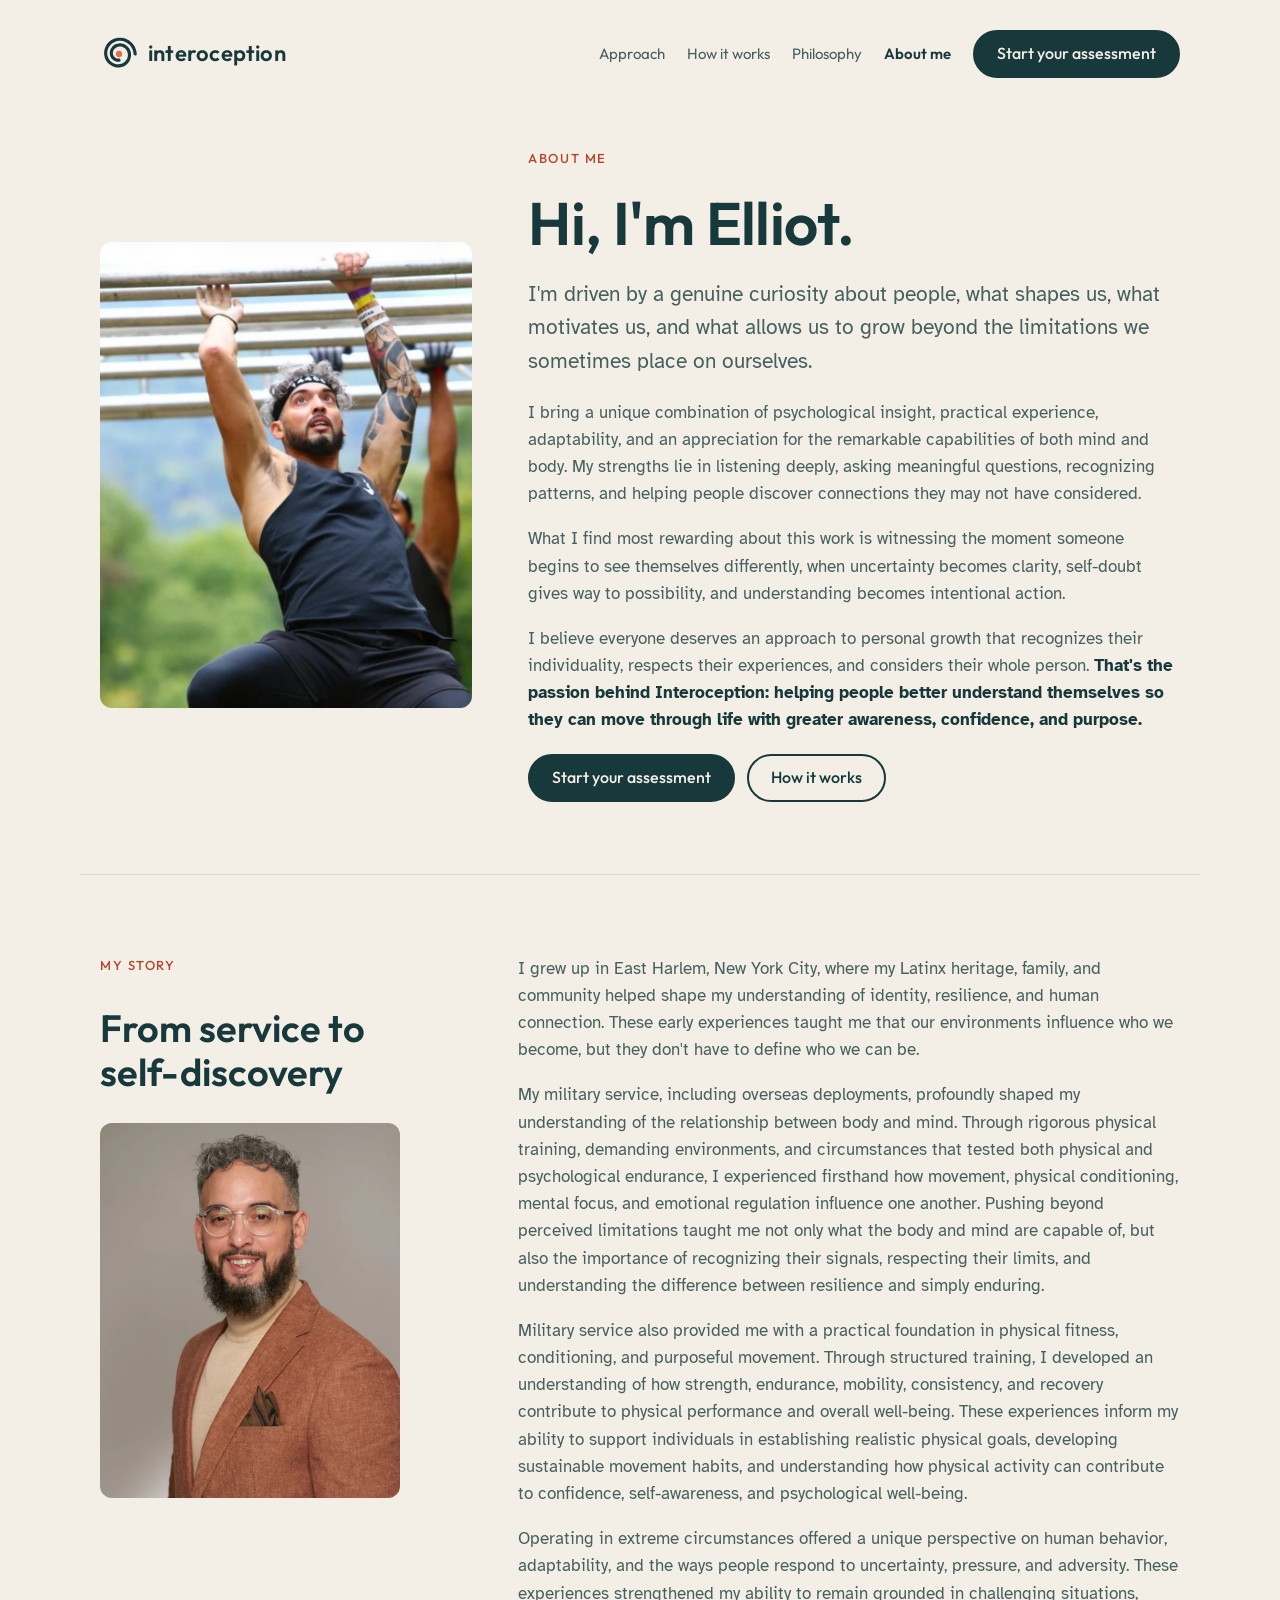
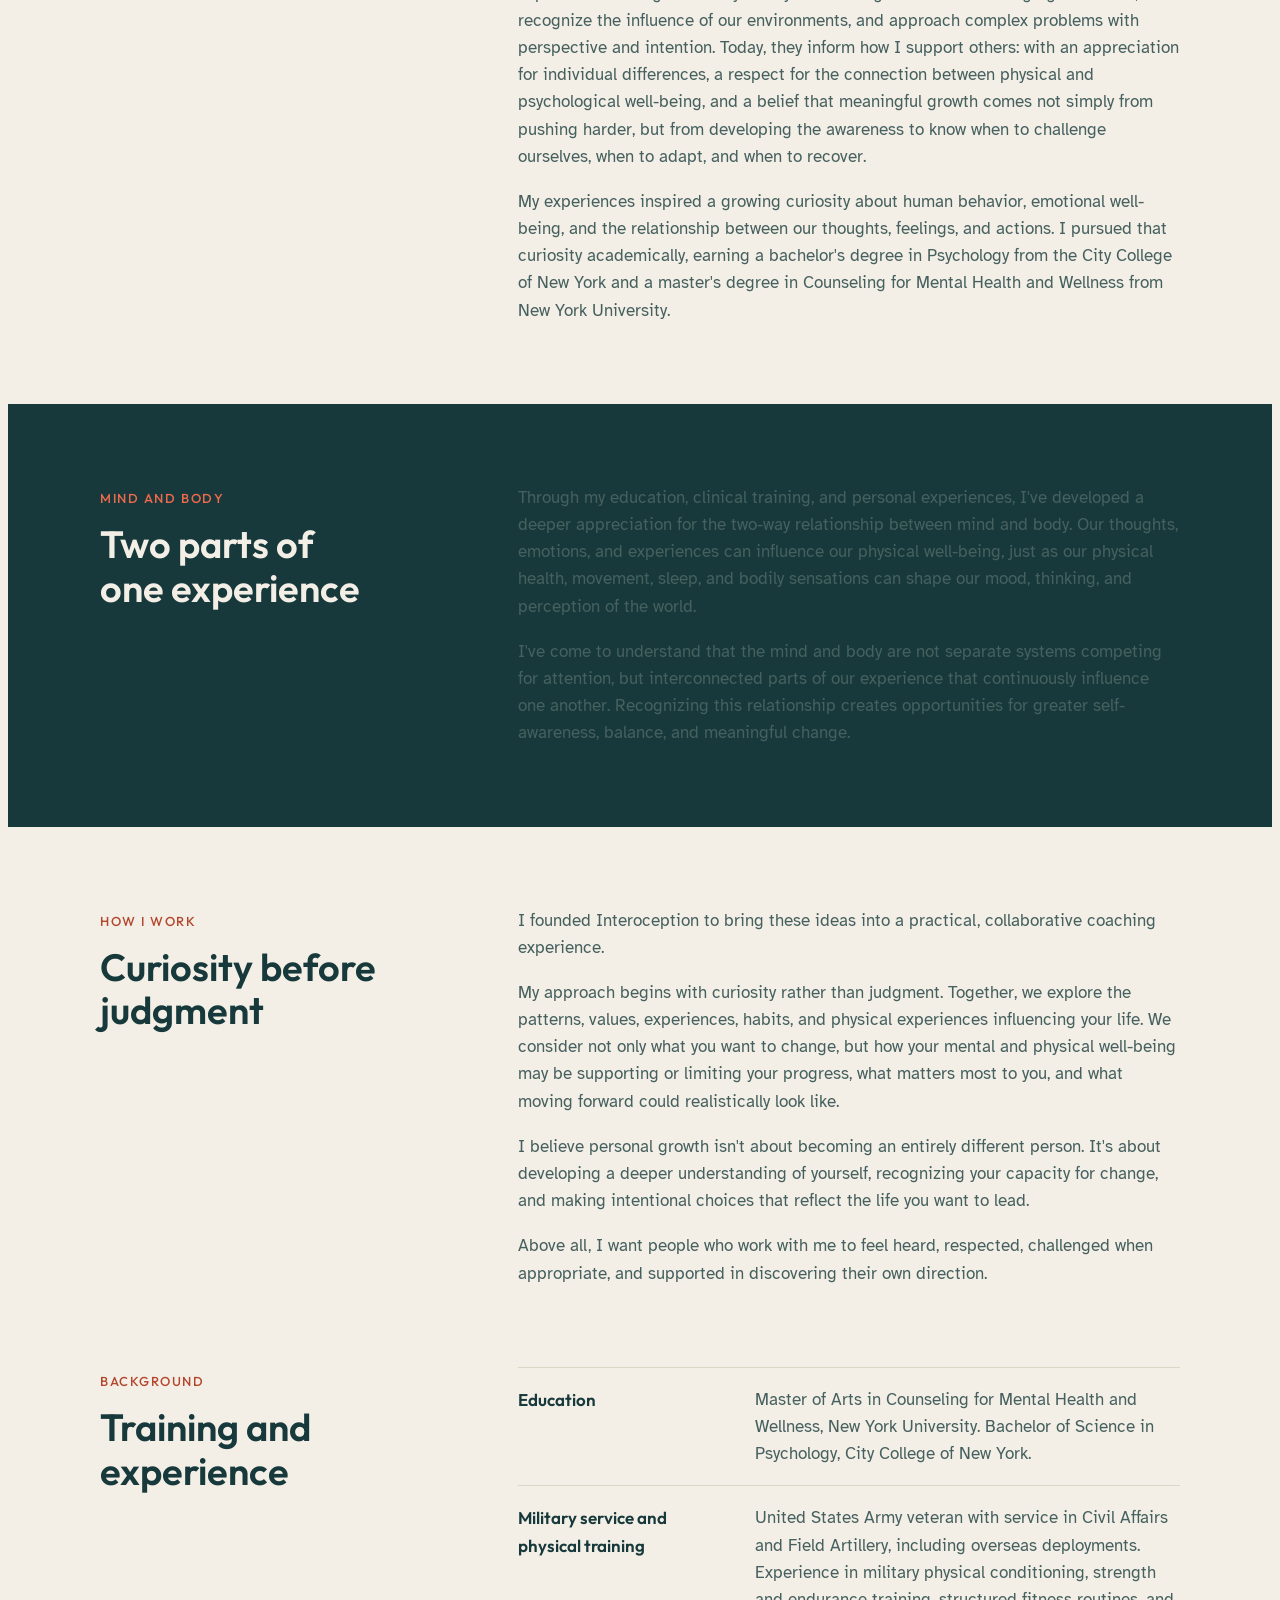
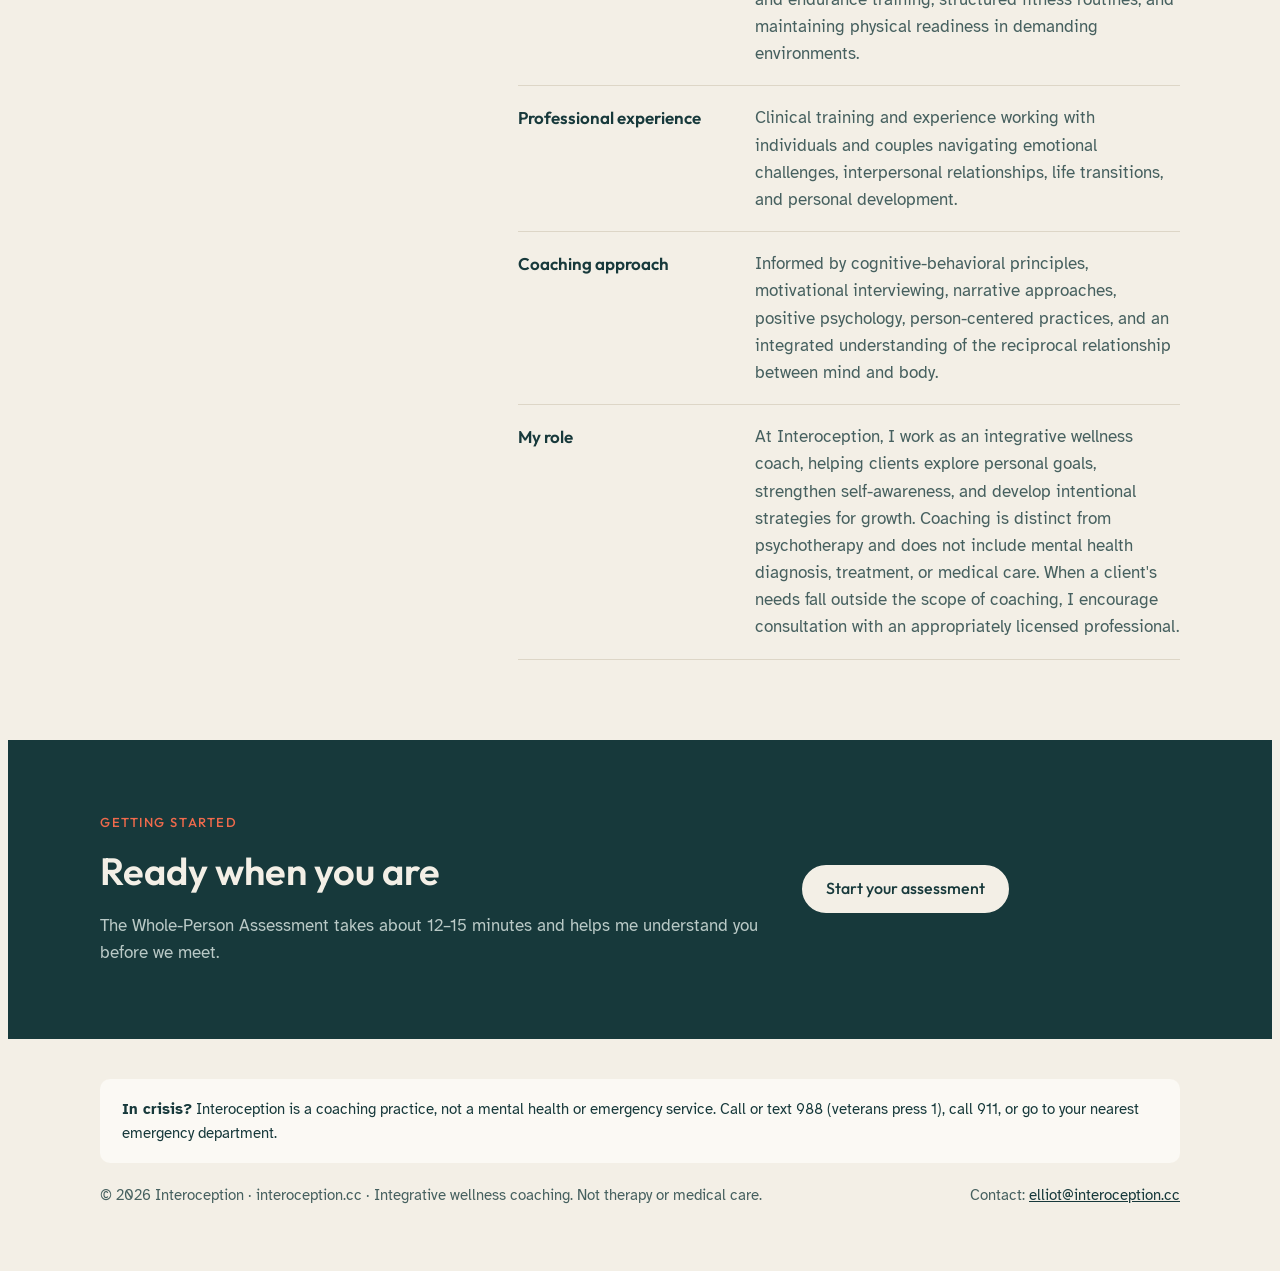
==== about.html @ 230dbd80 "Replace the About introduction with Elliot's new text Co-Authored-By: Claude Opus 5.5 <noreply@anthr" ====
<!doctype html>
<html lang="en">
<head>
<meta charset="utf-8">
<meta name="viewport" content="width=device-width, initial-scale=1, viewport-fit=cover">
<title>About me · Interoception</title>
<meta name="description" content="Meet the coach behind Interoception: a U.S. Army veteran from East Harlem with degrees in psychology from City College of New York and counseling for mental health and wellness from NYU.">
<link rel="icon" href="data:image/svg+xml,%3Csvg xmlns='http://www.w3.org/2000/svg' viewBox='0 0 120 120'%3E%3Ccircle cx='60' cy='60' r='60' fill='%2317393B'/%3E%3Ccircle cx='60' cy='60' r='16' fill='%23EF6A4C'/%3E%3C/svg%3E">
<link rel="preconnect" href="https://fonts.googleapis.com">
<link rel="preconnect" href="https://fonts.gstatic.com" crossorigin>
<link href="https://fonts.googleapis.com/css2?family=Outfit:wght@400;500;600&family=Atkinson+Hyperlegible:ital,wght@0,400;0,700;1,400&display=swap" rel="stylesheet">
<link rel="stylesheet" href="styles.css">
</head>
<body>
<header class="wrap top">
  <a class="brand" href="index.html" aria-label="Interoception, home">
    <svg viewBox="0 0 120 120" aria-hidden="true"><path fill="none" stroke="currentColor" stroke-width="10" stroke-linecap="round" d="M111.00 60.00C110.76 55.60 109.89 51.12 108.54 46.99C107.18 42.87 105.21 38.83 102.87 35.25C100.52 31.67 97.62 28.33 94.47 25.53C91.33 22.73 87.71 20.29 84.00 18.43C80.29 16.57 76.23 15.18 72.23 14.36C68.23 13.54 64.01 13.26 60.00 13.50C55.99 13.74 51.91 14.55 48.16 15.81C44.41 17.06 40.74 18.88 37.50 21.03C34.26 23.18 31.24 25.84 28.71 28.71C26.18 31.58 24.00 34.88 22.33 38.25C20.66 41.62 19.43 45.31 18.71 48.94C17.99 52.56 17.76 56.38 18.00 60.00C18.24 63.62 19.00 67.30 20.16 70.68C21.31 74.05 22.97 77.34 24.93 80.25C26.88 83.16 29.30 85.85 31.89 88.11C34.49 90.36 37.47 92.30 40.50 93.77C43.53 95.25 46.85 96.33 50.10 96.95C53.35 97.57 56.76 97.74 60.00 97.50C63.24 97.26 66.51 96.55 69.51 95.50C72.51 94.44 75.43 92.94 78.00 91.18C80.57 89.41 82.95 87.25 84.93 84.93C86.91 82.60 88.60 79.95 89.88 77.25C91.16 74.55 92.08 71.61 92.60 68.74C93.12 65.86 93.24 62.85 93.00 60.00C92.76 57.15 92.10 54.28 91.15 51.65C90.20 49.03 88.85 46.48 87.28 44.25C85.71 42.02 83.79 39.96 81.74 38.26C79.70 36.55 77.36 35.10 75.00 34.02C72.64 32.93 70.07 32.17 67.57 31.75C65.07 31.33 62.46 31.26 60.00 31.50C57.54 31.74 55.07 32.34 52.82 33.20C50.57 34.05 48.40 35.24 46.50 36.62C44.60 37.99 42.87 39.67 41.44 41.44C40.01 43.21 38.81 45.22 37.92 47.25C37.03 49.28 36.41 51.47 36.09 53.59C35.77 55.72 35.76 57.93 36.00 60.00C36.24 62.07 36.79 64.14 37.54 66.02C38.29 67.89 39.33 69.69 40.51 71.25C41.69 72.81 43.12 74.22 44.62 75.38C46.12 76.54 47.81 77.49 49.50 78.19C51.19 78.88 53.01 79.34 54.76 79.56C56.51 79.78 58.32 79.74 60.00 79.50"/><circle cx="60" cy="60" r="10" fill="#EF6A4C"/></svg>
    interoception
  </a>
  <nav class="nav" aria-label="Main">
    <a class="link" href="index.html#approach">Approach</a>
    <a class="link" href="index.html#process">How it works</a>
    <a class="link" href="index.html#philosophy">Philosophy</a>
    <a class="link" href="about.html" aria-current="page">About me</a>
    <a class="btn primary" href="https://form.jotform.com/263055758821160" target="_blank" rel="noopener">Start your assessment</a>
  </nav>
</header>

<main>
  <section class="wrap about-hero" aria-labelledby="about-title">
    <img class="portrait-photo" src="elliot-action.jpg" width="800" height="1000" alt="Elliot hanging from overhead bars during an obstacle course race">
    <div>
      <span class="eyebrow">About me</span>
      <h1 id="about-title">Hi, I'm Elliot.</h1>
      <p class="lede">I'm driven by a genuine curiosity about people, what shapes us, what motivates us, and what allows us to grow beyond the limitations we sometimes place on ourselves.</p>
      <div class="prose">
        <p>I bring a unique combination of psychological insight, practical experience, adaptability, and an appreciation for the remarkable capabilities of both mind and body. My strengths lie in listening deeply, asking meaningful questions, recognizing patterns, and helping people discover connections they may not have considered.</p>
        <p>What I find most rewarding about this work is witnessing the moment someone begins to see themselves differently, when uncertainty becomes clarity, self-doubt gives way to possibility, and understanding becomes intentional action.</p>
        <p>I believe everyone deserves an approach to personal growth that recognizes their individuality, respects their experiences, and considers their whole person. <strong style="color: var(--ink)">That's the passion behind Interoception: helping people better understand themselves so they can move through life with greater awareness, confidence, and purpose.</strong></p>
      </div>
      <div class="ctas" style="display:flex; gap:12px; flex-wrap:wrap">
        <a class="btn primary" href="https://form.jotform.com/263055758821160" target="_blank" rel="noopener">Start your assessment</a>
        <a class="btn ghost" href="index.html#process">How it works</a>
      </div>
    </div>
  </section>

  <section class="wrap section two" aria-labelledby="story-title" style="border-top:1px solid var(--line)">
    <div class="story-side"><span class="eyebrow">My story</span><h2 id="story-title" style="margin-top:12px">From service to self-discovery</h2><img class="story-photo" src="elliot.jpg" width="800" height="1000" alt="Portrait of Elliot, smiling in a rust-colored jacket" loading="lazy"></div>
    <div class="prose">
      <p>I grew up in East Harlem, New York City, where my Latinx heritage, family, and community helped shape my understanding of identity, resilience, and human connection. These early experiences taught me that our environments influence who we become, but they don't have to define who we can be.</p>
      <p>My military service, including overseas deployments, profoundly shaped my understanding of the relationship between body and mind. Through rigorous physical training, demanding environments, and circumstances that tested both physical and psychological endurance, I experienced firsthand how movement, physical conditioning, mental focus, and emotional regulation influence one another. Pushing beyond perceived limitations taught me not only what the body and mind are capable of, but also the importance of recognizing their signals, respecting their limits, and understanding the difference between resilience and simply enduring.</p>
      <p>Military service also provided me with a practical foundation in physical fitness, conditioning, and purposeful movement. Through structured training, I developed an understanding of how strength, endurance, mobility, consistency, and recovery contribute to physical performance and overall well-being. These experiences inform my ability to support individuals in establishing realistic physical goals, developing sustainable movement habits, and understanding how physical activity can contribute to confidence, self-awareness, and psychological well-being.</p>
      <p>Operating in extreme circumstances offered a unique perspective on human behavior, adaptability, and the ways people respond to uncertainty, pressure, and adversity. These experiences strengthened my ability to remain grounded in challenging situations, recognize the influence of our environments, and approach complex problems with perspective and intention. Today, they inform how I support others: with an appreciation for individual differences, a respect for the connection between physical and psychological well-being, and a belief that meaningful growth comes not simply from pushing harder, but from developing the awareness to know when to challenge ourselves, when to adapt, and when to recover.</p>
      <p>My experiences inspired a growing curiosity about human behavior, emotional well-being, and the relationship between our thoughts, feelings, and actions. I pursued that curiosity academically, earning a bachelor's degree in Psychology from the City College of New York and a master's degree in Counseling for Mental Health and Wellness from New York University.</p>
    </div>
  </section>

  <section class="band" aria-labelledby="mindbody-title">
    <div class="wrap section two">
      <div><span class="eyebrow">Mind and body</span><h2 id="mindbody-title" style="margin-top:12px">Two parts of one experience</h2></div>
      <div class="prose">
        <p>Through my education, clinical training, and personal experiences, I've developed a deeper appreciation for the two-way relationship between mind and body. Our thoughts, emotions, and experiences can influence our physical well-being, just as our physical health, movement, sleep, and bodily sensations can shape our mood, thinking, and perception of the world.</p>
        <p>I've come to understand that the mind and body are not separate systems competing for attention, but interconnected parts of our experience that continuously influence one another. Recognizing this relationship creates opportunities for greater self-awareness, balance, and meaningful change.</p>
      </div>
    </div>
  </section>

  <section class="wrap section two" aria-labelledby="how-title">
    <div><span class="eyebrow">How I work</span><h2 id="how-title" style="margin-top:12px">Curiosity before judgment</h2></div>
    <div class="prose">
      <p>I founded Interoception to bring these ideas into a practical, collaborative coaching experience.</p>
      <p>My approach begins with curiosity rather than judgment. Together, we explore the patterns, values, experiences, habits, and physical experiences influencing your life. We consider not only what you want to change, but how your mental and physical well-being may be supporting or limiting your progress, what matters most to you, and what moving forward could realistically look like.</p>
      <p>I believe personal growth isn't about becoming an entirely different person. It's about developing a deeper understanding of yourself, recognizing your capacity for change, and making intentional choices that reflect the life you want to lead.</p>
      <p>Above all, I want people who work with me to feel heard, respected, challenged when appropriate, and supported in discovering their own direction.</p>
    </div>
  </section>

  <section class="wrap section two" aria-labelledby="creds-title" style="padding-top:0">
    <div><span class="eyebrow">Background</span><h2 id="creds-title" style="margin-top:12px">Training and experience</h2></div>
    <ul class="creds">
      <li><span class="k">Education</span><span class="v">Master of Arts in Counseling for Mental Health and Wellness, New York University. Bachelor of Science in Psychology, City College of New York.</span></li>
      <li><span class="k">Military service and physical training</span><span class="v">United States Army veteran with service in Civil Affairs and Field Artillery, including overseas deployments. Experience in military physical conditioning, strength and endurance training, structured fitness routines, and maintaining physical readiness in demanding environments.</span></li>
      <li><span class="k">Professional experience</span><span class="v">Clinical training and experience working with individuals and couples navigating emotional challenges, interpersonal relationships, life transitions, and personal development.</span></li>
      <li><span class="k">Coaching approach</span><span class="v">Informed by cognitive-behavioral principles, motivational interviewing, narrative approaches, positive psychology, person-centered practices, and an integrated understanding of the reciprocal relationship between mind and body.</span></li>
      <li><span class="k">My role</span><span class="v">At Interoception, I work as an integrative wellness coach, helping clients explore personal goals, strengthen self-awareness, and develop intentional strategies for growth. Coaching is distinct from psychotherapy and does not include mental health diagnosis, treatment, or medical care. When a client's needs fall outside the scope of coaching, I encourage consultation with an appropriately licensed professional.</span></li>
    </ul>
  </section>

  <section class="band" aria-labelledby="start-title">
    <div class="wrap start">
      <div>
        <span class="eyebrow">Getting started</span>
        <h2 id="start-title">Ready when you are</h2>
        <p>The Whole-Person Assessment takes about 12–15 minutes and helps me understand you before we meet.</p>
      </div>
      <div style="display:flex; flex-direction:column; gap:16px; align-items:flex-start">
        <a class="btn primary" href="https://form.jotform.com/263055758821160" target="_blank" rel="noopener">Start your assessment</a>
      </div>
    </div>
  </section>
</main>

<footer class="wrap">
  <p class="crisis"><strong>In crisis?</strong> Interoception is a coaching practice, not a mental health or emergency service. Call or text 988 (veterans press 1), call 911, or go to your nearest emergency department.</p>
  <div class="foot-row"><span>© 2026 Interoception · interoception.cc · Integrative wellness coaching. Not therapy or medical care.</span><span>Contact: <a href="mailto:elliot@interoception.cc">elliot@interoception.cc</a></span></div>
</footer>
</body>
</html>
---- styles.css ----
/* Layout: one 1120px column of bands; the hero pairs a statement with the drawn spiral; later bands alternate bone and spruce grounds. */
:root{
  --ground:#F3EFE6; --paper:#FBF9F4; --ink:#17393B; --ink-soft:#46605F; --line:#DDD6C7;
  --coral:#EF6A4C; --coral-ink:#B4462E; --band:#17393B; --band-ink:#F3EFE6; --band-soft:#B9C9C6;
  --f-display:"Outfit", "Avenir Next", "Segoe UI", system-ui, sans-serif;
  --f-body:"Atkinson Hyperlegible", "Segoe UI", system-ui, sans-serif;
}
@media (prefers-color-scheme: dark){
  :root:not([data-theme="light"]){
    --ground:#0F2324; --paper:#163032; --ink:#EDE8DD; --ink-soft:#AFC0BD; --line:#2A4446;
    --coral:#F07A5E; --coral-ink:#F49A83; --band:#1B3A3C; --band-ink:#F3EFE6; --band-soft:#B9C9C6;
    color-scheme:dark;
  }
}
:root[data-theme="dark"]{
  --ground:#0F2324; --paper:#163032; --ink:#EDE8DD; --ink-soft:#AFC0BD; --line:#2A4446;
  --coral:#F07A5E; --coral-ink:#F49A83; --band:#1B3A3C; --band-ink:#F3EFE6; --band-soft:#B9C9C6;
  color-scheme:dark;
}
*{box-sizing:border-box}
html{scroll-behavior:smooth}
body{background:var(--ground); color:var(--ink); font-family:var(--f-body); font-size:17px; line-height:1.6}
.wrap{max-width:1120px; margin:0 auto; padding-left:max(20px, env(safe-area-inset-left, 0px)); padding-right:max(20px, env(safe-area-inset-right, 0px))}
h1,h2,h3{font-family:var(--f-display); font-weight:600; line-height:1.15; text-wrap:balance; margin:0}
h1{font-size:clamp(36px, 5.6vw, 60px); letter-spacing:-0.01em}
h2{font-size:clamp(28px, 3.6vw, 38px)}
h3{font-size:20px}
p{margin:0}
a{color:var(--ink)}
a:focus-visible,.btn:focus-visible,summary:focus-visible{outline:3px solid var(--coral); outline-offset:3px; border-radius:4px}
.eyebrow{font-family:var(--f-display); font-size:13px; font-weight:500; letter-spacing:0.12em; text-transform:uppercase; color:var(--coral-ink)}
.lede{font-size:clamp(18px, 2vw, 21px); color:var(--ink-soft); max-width:58ch}
.btn{display:inline-flex; align-items:center; min-height:48px; padding:0 22px; border-radius:999px; font-family:var(--f-display); font-weight:500; font-size:16px; text-decoration:none; border:2px solid var(--ink)}
.btn.primary{background:var(--ink); color:var(--ground)}
.btn.ghost{color:var(--ink)}
.band .btn.primary{background:var(--band-ink); color:var(--band); border-color:var(--band-ink)}

/* Header */
.top{padding-block:22px; display:flex; justify-content:space-between; align-items:center; gap:16px; flex-wrap:wrap}
.brand{display:flex; align-items:center; gap:10px; text-decoration:none; font-family:var(--f-display); font-weight:600; font-size:22px; letter-spacing:0.01em}
.brand svg{width:38px; height:38px; flex:none}
.nav{display:flex; gap:22px; align-items:center; flex-wrap:wrap; font-family:var(--f-display); font-size:15px}
.nav a{text-decoration:none; color:var(--ink-soft)}
.nav a:hover{color:var(--ink)}
@media (max-width:760px){.nav .link{display:none}}

/* Hero */
.hero{display:grid; grid-template-columns:minmax(0, 7fr) minmax(0, 5fr); gap:48px; align-items:center; padding-block:48px 72px}
.hero > div{display:flex; flex-direction:column; gap:24px; min-width:0}
.hero .ctas{display:flex; gap:12px; flex-wrap:wrap}
.hero-mark{width:100%; max-width:420px; justify-self:center; aspect-ratio:1}
.hero-mark .line{stroke:var(--ink); stroke-dasharray:1; stroke-dashoffset:0; animation:draw 2.2s cubic-bezier(.6,.05,.25,1) both}
.hero-mark .dot{fill:var(--coral); transform-origin:60px 60px; animation:beat 1.2s ease-out 2.1s both}
@keyframes draw{from{stroke-dashoffset:1}to{stroke-dashoffset:0}}
@keyframes beat{0%{transform:scale(1)}35%{transform:scale(1.25)}100%{transform:scale(1)}}
@media (prefers-reduced-motion: reduce){.hero-mark .line,.hero-mark .dot{animation:none}}
@media (max-width:820px){.hero{grid-template-columns:minmax(0,1fr); gap:28px; padding-block:24px 56px} .hero-mark{max-width:240px; order:-1; justify-self:start}}

/* Name */
.name{padding-block:64px; border-top:1px solid var(--line); display:grid; grid-template-columns:minmax(0, 4fr) minmax(0, 7fr); gap:40px}
.name dl{margin:0; display:grid; gap:20px}
.name dt{font-family:var(--f-display); font-weight:600; font-size:20px}
.name dt span{color:var(--ink-soft); font-weight:400; font-size:16px}
.name dd{margin:4px 0 0; color:var(--ink-soft)}
@media (max-width:820px){.name{grid-template-columns:minmax(0,1fr); gap:24px}}

/* Sections */
.section{padding-block:80px; display:flex; flex-direction:column; gap:40px}
.section-head{display:flex; flex-direction:column; gap:14px; max-width:700px}
.truths{display:grid; grid-template-columns:repeat(2, minmax(0, 1fr)); gap:36px 56px}
.truths div{display:flex; flex-direction:column; gap:8px; padding-top:20px; border-top:2px solid var(--ink)}
.truths p{color:var(--ink-soft)}
@media (max-width:720px){.truths{grid-template-columns:minmax(0,1fr)}}

.band{background:var(--band); color:var(--band-ink)}
.band .eyebrow{color:var(--coral)}
.band .lede,.band p{color:var(--band-soft)}
.band a{color:var(--band-ink)}
.team{display:grid; grid-template-columns:repeat(3, minmax(0, 1fr)); gap:24px}
.member{border:1px solid rgba(243,239,230,.22); border-radius:10px; padding:28px; display:flex; flex-direction:column; gap:14px}
.member.you{border-color:var(--coral)}
.member ul{margin:0; padding-left:18px; display:flex; flex-direction:column; gap:6px; color:var(--band-soft)}
.member h3{color:var(--band-ink)}
.team-note{font-size:15px; max-width:70ch}
@media (max-width:860px){.team{grid-template-columns:minmax(0,1fr)}}

.steps{list-style:none; margin:0; padding:0; display:grid; gap:0}
.steps li{display:grid; grid-template-columns:72px minmax(0, 1fr); gap:20px; padding-block:26px; border-top:1px solid var(--line)}
.steps li:last-child{border-bottom:1px solid var(--line)}
.steps .n{font-family:var(--f-display); font-size:40px; font-weight:500; color:var(--coral-ink); line-height:1}
.steps h3{margin-bottom:6px}
.steps p{color:var(--ink-soft); max-width:64ch}
.steps .meta{font-family:var(--f-display); font-size:14px; color:var(--ink-soft); margin-top:8px}

.paths{display:grid; grid-template-columns:repeat(3, minmax(0, 1fr)); gap:20px}
.path{background:var(--paper); border-radius:10px; padding:26px; display:flex; flex-direction:column; gap:14px}
.path .concern{font-family:var(--f-display); font-size:21px; font-weight:600}
.path dl{margin:0; display:grid; gap:12px}
.path dt{font-family:var(--f-display); font-size:12px; letter-spacing:0.1em; text-transform:uppercase; color:var(--ink-soft)}
.path dd{margin:2px 0 0}
.paths-note{color:var(--ink-soft); max-width:70ch}
@media (max-width:900px){.paths{grid-template-columns:minmax(0,1fr)}}

.philo{display:grid; grid-template-columns:minmax(0, 6fr) minmax(0, 5fr); gap:56px; align-items:start}
.philo blockquote{margin:0; font-family:var(--f-display); font-size:clamp(24px, 3vw, 32px); line-height:1.3; font-weight:500; color:var(--band-ink)}
.philo .cols{display:grid; gap:28px}
.philo h3{font-size:16px; letter-spacing:0.08em; text-transform:uppercase; color:var(--coral); margin-bottom:10px}
.philo ul{margin:0; padding:0; list-style:none; display:flex; flex-wrap:wrap; gap:8px}
.philo li{border:1px solid rgba(243,239,230,.3); border-radius:999px; padding:6px 14px; font-size:15px; color:var(--band-ink)}
.philo li.not{text-decoration:line-through; text-decoration-color:var(--coral); color:var(--band-soft)}
@media (max-width:860px){.philo{grid-template-columns:minmax(0,1fr); gap:36px}}

.faq{display:grid; gap:0; max-width:820px}
.faq details{border-top:1px solid var(--line); padding-block:18px}
.faq details:last-child{border-bottom:1px solid var(--line)}
.faq summary{cursor:pointer; font-family:var(--f-display); font-weight:500; font-size:19px; list-style:none; display:flex; justify-content:space-between; gap:16px}
.faq summary::-webkit-details-marker{display:none}
.faq summary::after{content:"+"; color:var(--coral-ink); font-size:24px; line-height:1}
.faq details[open] summary::after{content:"−"}
.faq details p{margin-top:12px; color:var(--ink-soft); max-width:68ch}

.start{padding-block:72px; display:grid; grid-template-columns:minmax(0, 7fr) minmax(0, 4fr); gap:40px; align-items:center}
.start > div{display:flex; flex-direction:column; gap:18px}
.start ul{margin:0; padding-left:20px; color:var(--band-soft); display:grid; gap:6px}
@media (max-width:820px){.start{grid-template-columns:minmax(0,1fr)}}

footer{padding-block:40px 56px; display:flex; flex-direction:column; gap:20px; font-size:15px; color:var(--ink-soft)}
.crisis{background:var(--paper); border-radius:10px; padding:18px 22px; color:var(--ink)}
.foot-row{display:flex; justify-content:space-between; gap:16px; flex-wrap:wrap}

/* About page */
.nav a[aria-current="page"]{color:var(--ink); font-weight:600}
.about-hero{display:grid; grid-template-columns:minmax(0, 4fr) minmax(0, 7fr); gap:56px; align-items:center; padding-block:48px 72px}
.about-hero > div{display:flex; flex-direction:column; gap:20px; min-width:0}
.portrait{aspect-ratio:4/5; max-width:100%; border-radius:12px; background:var(--paper); border:2px dashed var(--line); display:flex; align-items:center; justify-content:center; color:var(--ink-soft); font-family:var(--f-display); text-align:center; padding:24px}
.placeholder{background:rgba(239,106,76,.14); border-radius:4px; padding:0 4px; color:var(--coral-ink)}
.creds{list-style:none; margin:0; padding:0; display:grid; gap:0}
.creds li{display:grid; grid-template-columns:minmax(0, 1fr) minmax(0, 2fr); gap:24px; padding-block:18px; border-top:1px solid var(--line)}
.creds li:last-child{border-bottom:1px solid var(--line)}
.creds .k{font-family:var(--f-display); font-weight:600}
.creds .v{color:var(--ink-soft)}
.prose{display:flex; flex-direction:column; gap:18px; max-width:66ch}
.prose p{color:var(--ink-soft)}
.two{display:grid; grid-template-columns:minmax(0, 4fr) minmax(0, 7fr); gap:40px}
@media (max-width:820px){.about-hero,.two{grid-template-columns:minmax(0,1fr); gap:28px} .portrait{max-width:280px} .creds li{grid-template-columns:minmax(0,1fr); gap:4px}}
.portrait-photo{display:block; width:100%; height:auto; aspect-ratio:4/5; object-fit:cover; border-radius:12px}
@media (max-width:820px){.portrait-photo{max-width:280px}}
.story-side{display:flex; flex-direction:column; gap:20px; align-items:flex-start}
.story-photo{display:block; width:100%; max-width:300px; height:auto; aspect-ratio:4/5; object-fit:cover; border-radius:12px; margin-top:8px}
@media (max-width:820px){.story-photo{max-width:240px}}
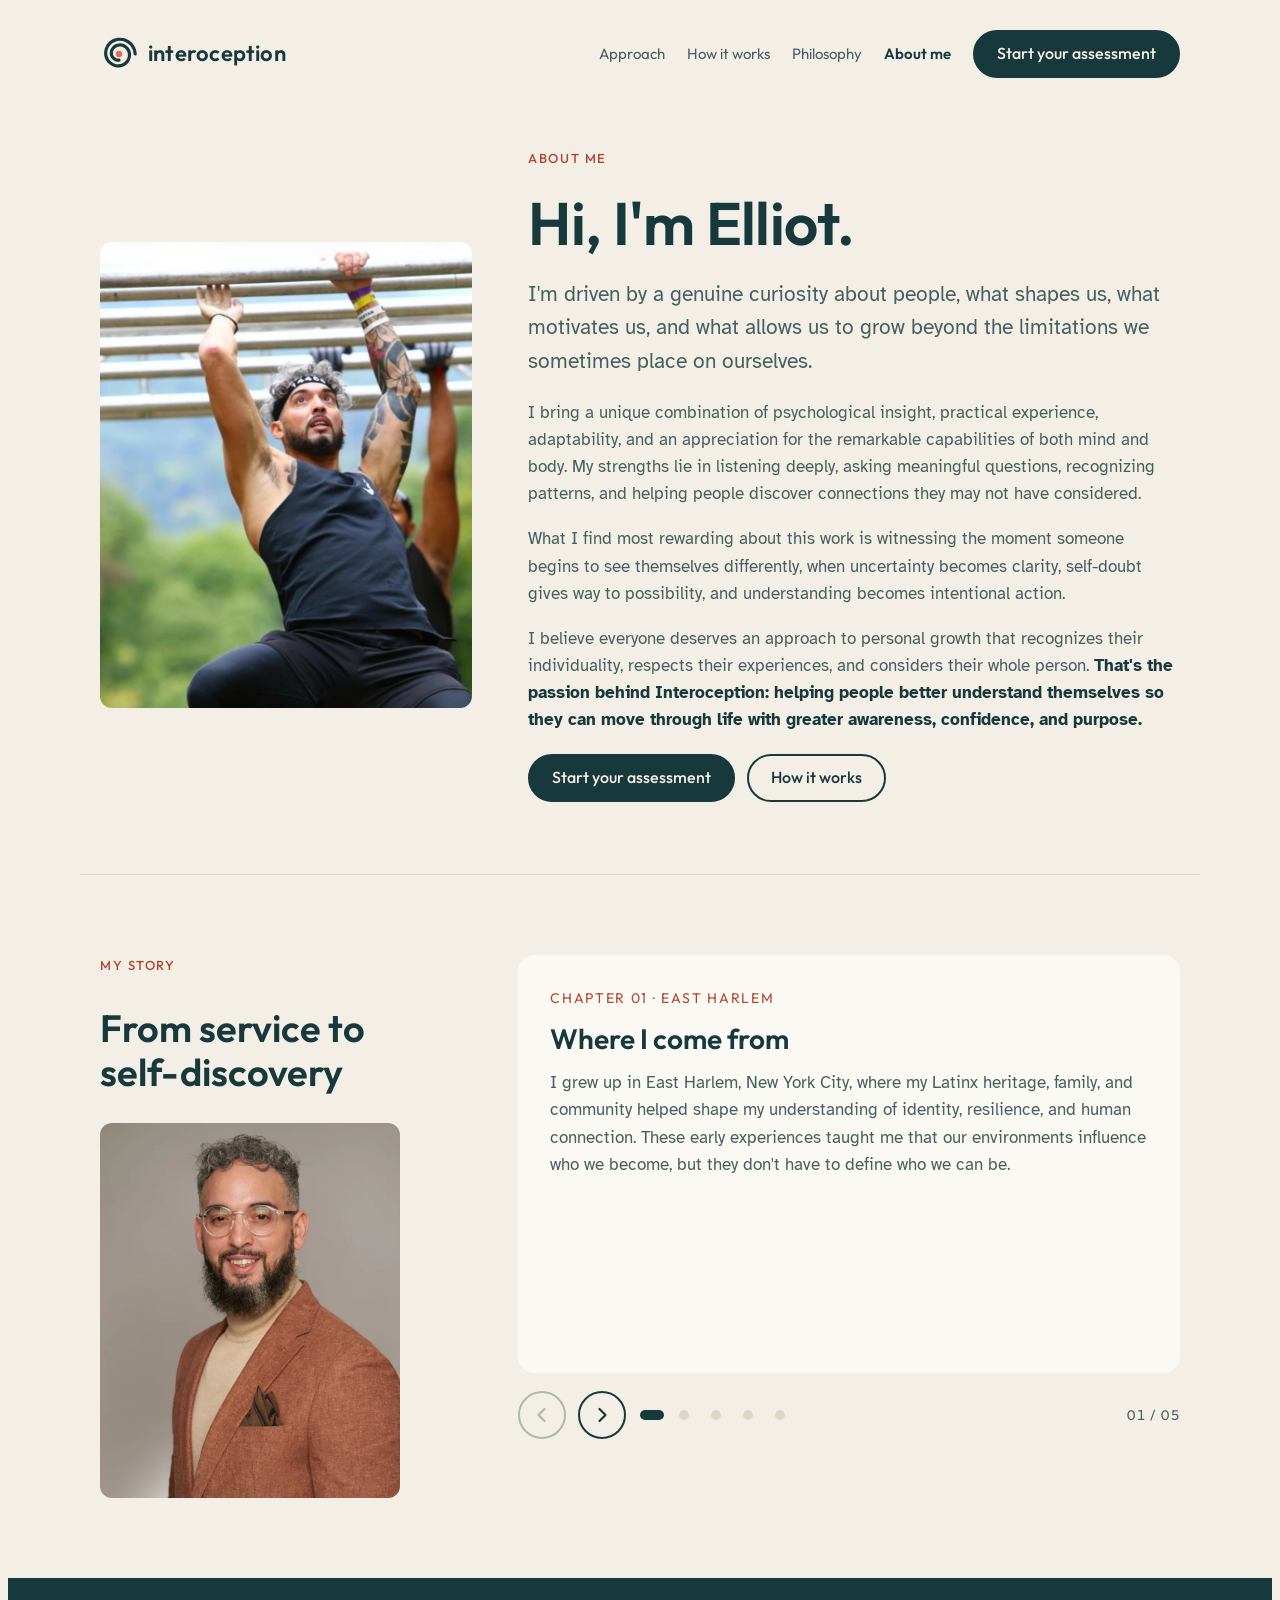
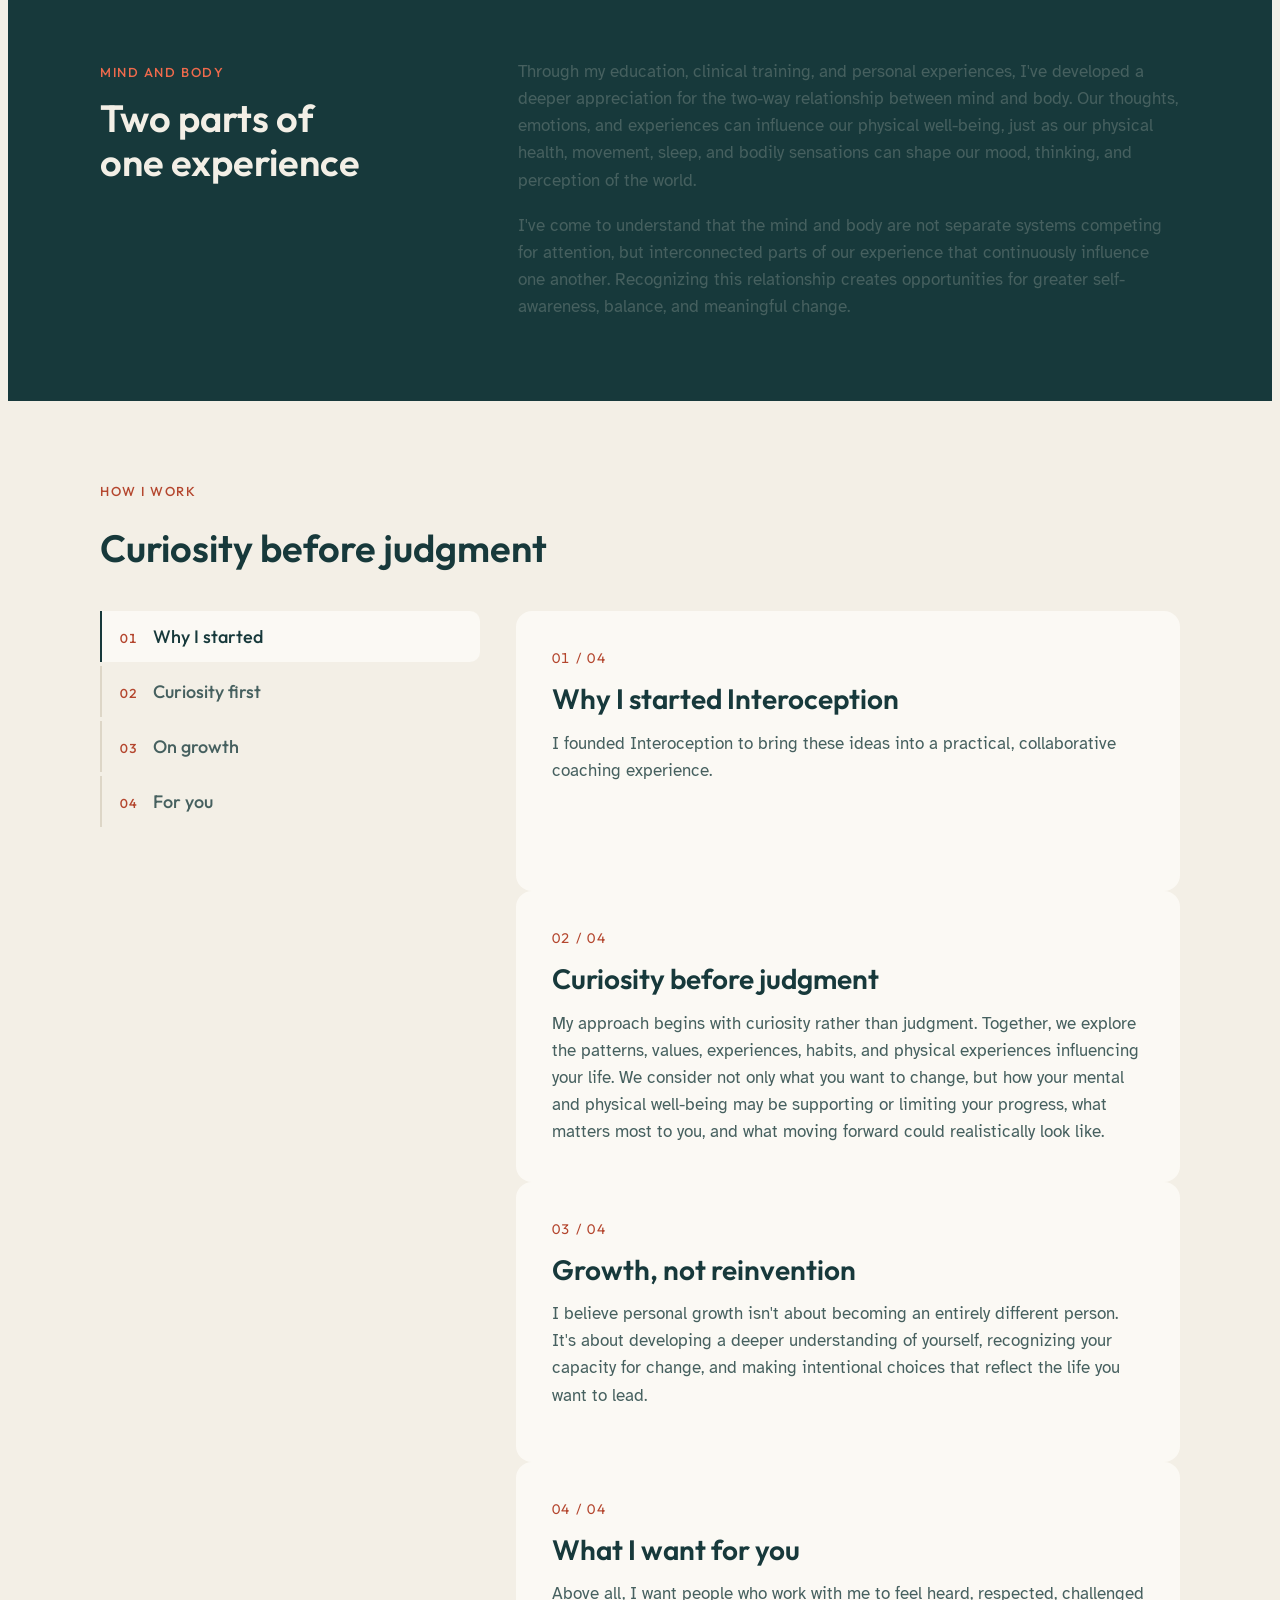
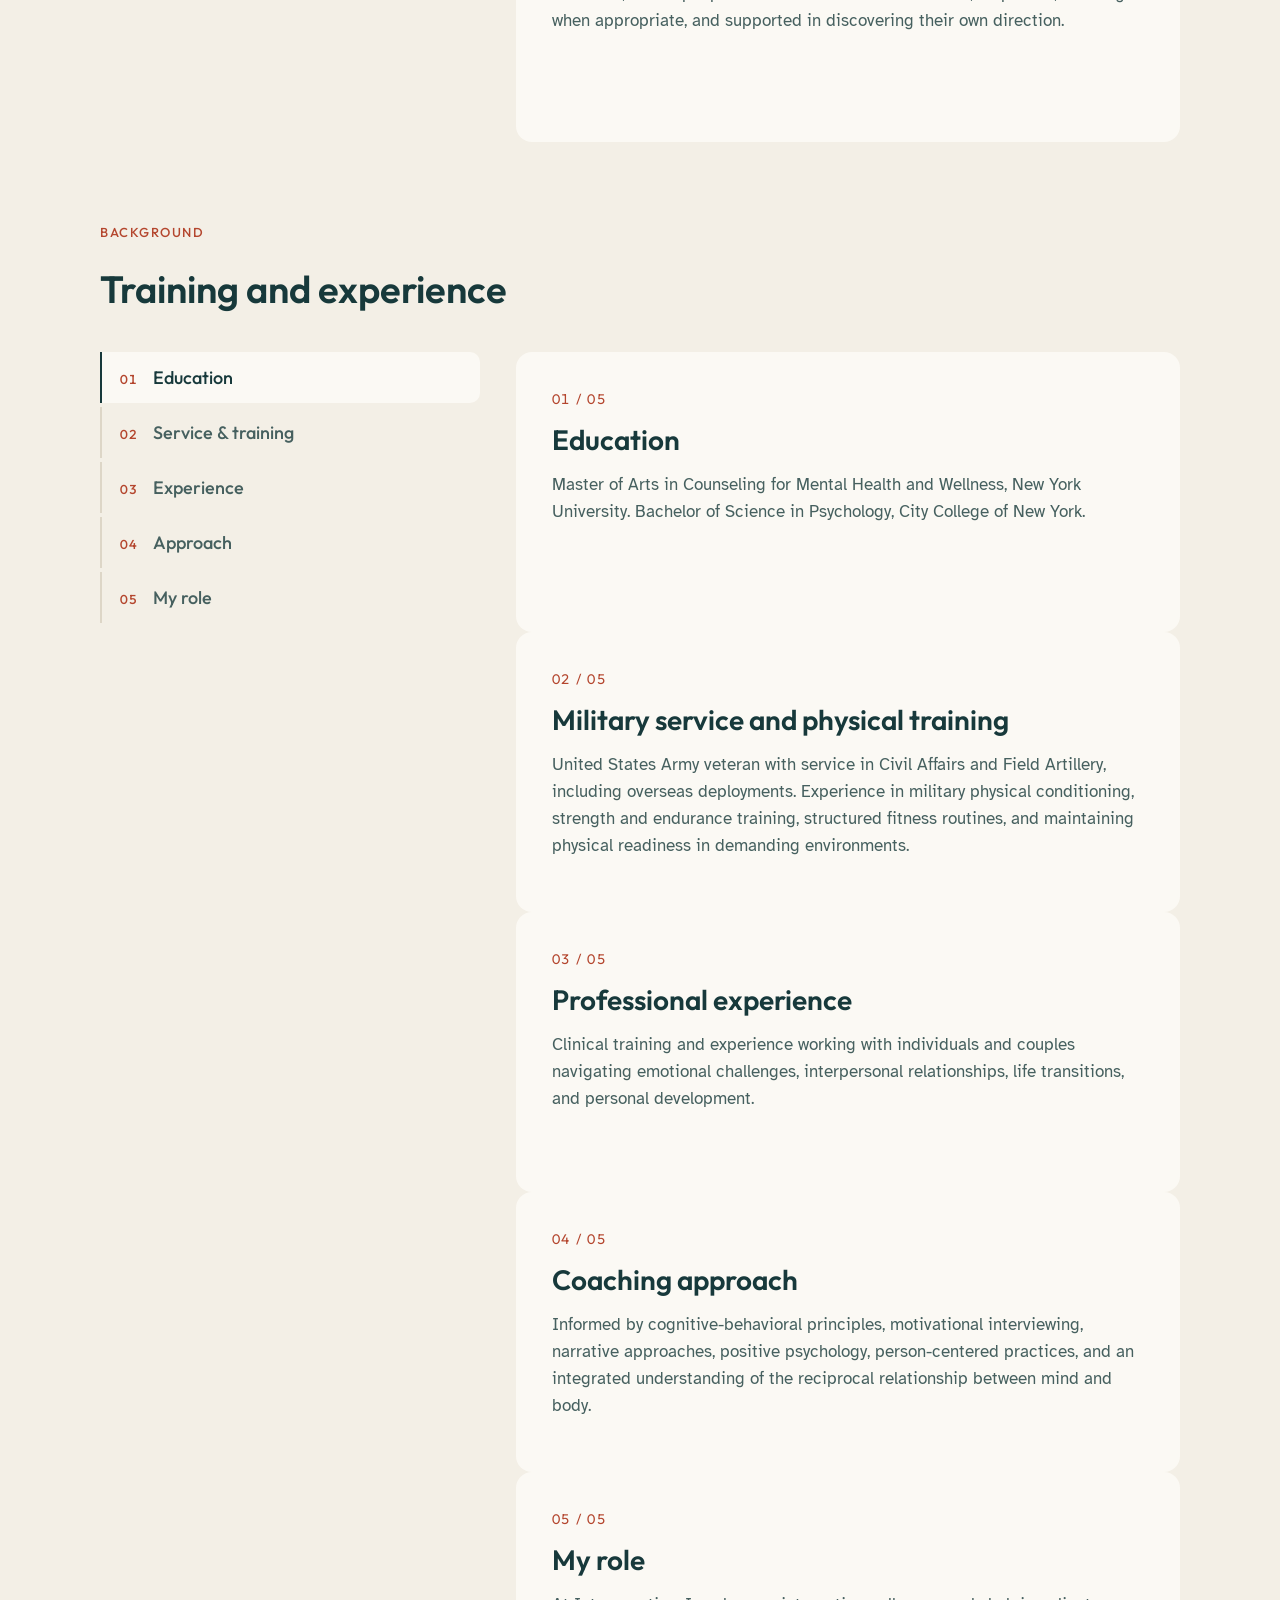
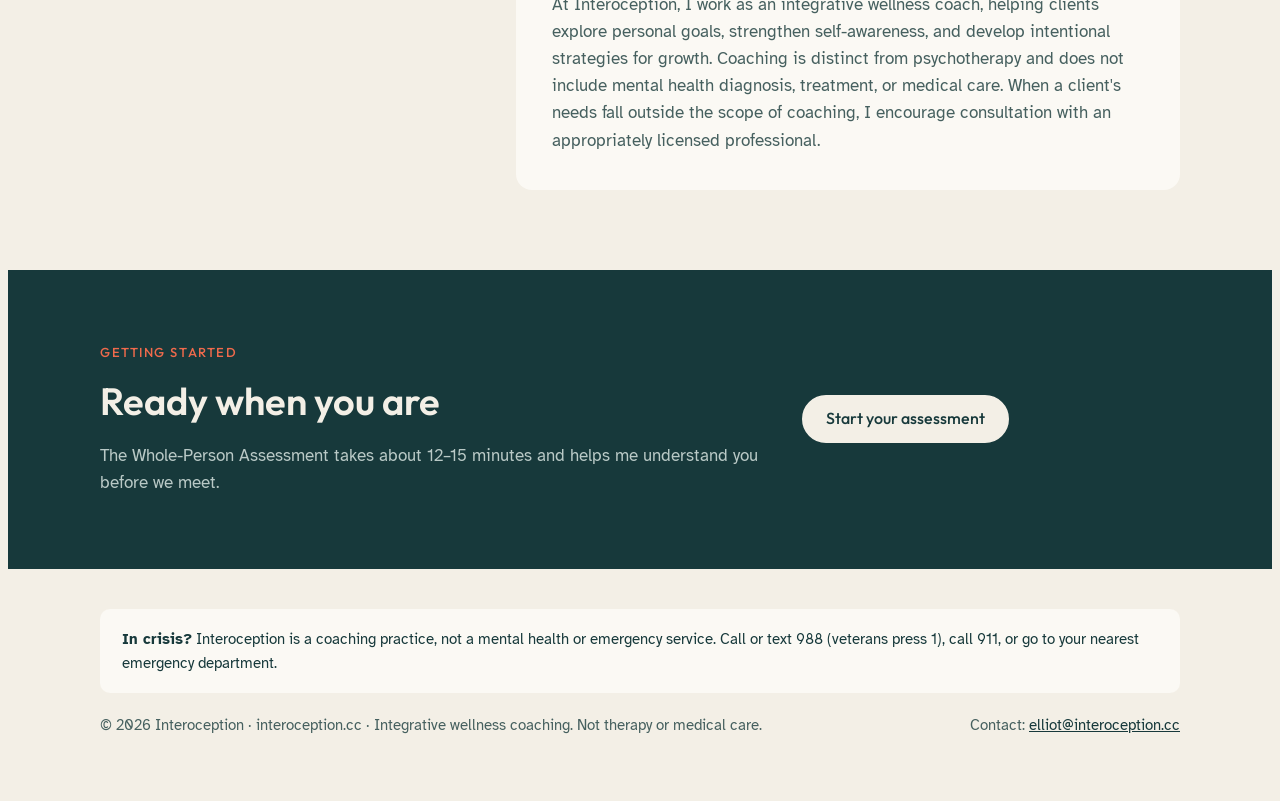
==== commit 9519f7cf: "Make long sections interactive Flip tiles for the approach and example paths, rotating steppers for " ====
--- a/about.html
+++ b/about.html
@@ -10,6 +10,8 @@
 <link rel="preconnect" href="https://fonts.gstatic.com" crossorigin>
 <link href="https://fonts.googleapis.com/css2?family=Outfit:wght@400;500;600&family=Atkinson+Hyperlegible:ital,wght@0,400;0,700;1,400&display=swap" rel="stylesheet">
 <link rel="stylesheet" href="styles.css">
+<script>document.documentElement.classList.add("js")</script>
+<script src="site.js" defer></script>
 </head>
 <body>
 <header class="wrap top">
@@ -47,13 +49,21 @@
 
   <section class="wrap section two" aria-labelledby="story-title" style="border-top:1px solid var(--line)">
     <div class="story-side"><span class="eyebrow">My story</span><h2 id="story-title" style="margin-top:12px">From service to self-discovery</h2><img class="story-photo" src="elliot.jpg" width="800" height="1000" alt="Portrait of Elliot, smiling in a rust-colored jacket" loading="lazy"></div>
-    <div class="prose">
-      <p>I grew up in East Harlem, New York City, where my Latinx heritage, family, and community helped shape my understanding of identity, resilience, and human connection. These early experiences taught me that our environments influence who we become, but they don't have to define who we can be.</p>
-      <p>My military service, including overseas deployments, profoundly shaped my understanding of the relationship between body and mind. Through rigorous physical training, demanding environments, and circumstances that tested both physical and psychological endurance, I experienced firsthand how movement, physical conditioning, mental focus, and emotional regulation influence one another. Pushing beyond perceived limitations taught me not only what the body and mind are capable of, but also the importance of recognizing their signals, respecting their limits, and understanding the difference between resilience and simply enduring.</p>
-      <p>Military service also provided me with a practical foundation in physical fitness, conditioning, and purposeful movement. Through structured training, I developed an understanding of how strength, endurance, mobility, consistency, and recovery contribute to physical performance and overall well-being. These experiences inform my ability to support individuals in establishing realistic physical goals, developing sustainable movement habits, and understanding how physical activity can contribute to confidence, self-awareness, and psychological well-being.</p>
-      <p>Operating in extreme circumstances offered a unique perspective on human behavior, adaptability, and the ways people respond to uncertainty, pressure, and adversity. These experiences strengthened my ability to remain grounded in challenging situations, recognize the influence of our environments, and approach complex problems with perspective and intention. Today, they inform how I support others: with an appreciation for individual differences, a respect for the connection between physical and psychological well-being, and a belief that meaningful growth comes not simply from pushing harder, but from developing the awareness to know when to challenge ourselves, when to adapt, and when to recover.</p>
-      <p>My experiences inspired a growing curiosity about human behavior, emotional well-being, and the relationship between our thoughts, feelings, and actions. I pursued that curiosity academically, earning a bachelor's degree in Psychology from the City College of New York and a master's degree in Counseling for Mental Health and Wellness from New York University.</p>
-    </div>
+    <div class="carousel" data-carousel aria-roledescription="carousel" aria-label="My story">
+        <div class="carousel-track" tabindex="0" aria-label="Story chapters. Use the arrow keys or swipe to move between them.">
+          <article class="slide" aria-roledescription="slide" aria-label="Chapter 1 of 5"><span class="kicker">Chapter 01 · East Harlem</span><h3>Where I come from</h3><p>I grew up in East Harlem, New York City, where my Latinx heritage, family, and community helped shape my understanding of identity, resilience, and human connection. These early experiences taught me that our environments influence who we become, but they don't have to define who we can be.</p></article>
+          <article class="slide" aria-roledescription="slide" aria-label="Chapter 2 of 5"><span class="kicker">Chapter 02 · Service</span><h3>What service taught me</h3><p>My military service, including overseas deployments, profoundly shaped my understanding of the relationship between body and mind. Through rigorous physical training, demanding environments, and circumstances that tested both physical and psychological endurance, I experienced firsthand how movement, physical conditioning, mental focus, and emotional regulation influence one another. Pushing beyond perceived limitations taught me not only what the body and mind are capable of, but also the importance of recognizing their signals, respecting their limits, and understanding the difference between resilience and simply enduring.</p></article>
+          <article class="slide" aria-roledescription="slide" aria-label="Chapter 3 of 5"><span class="kicker">Chapter 03 · Training</span><h3>A foundation in movement</h3><p>Military service also provided me with a practical foundation in physical fitness, conditioning, and purposeful movement. Through structured training, I developed an understanding of how strength, endurance, mobility, consistency, and recovery contribute to physical performance and overall well-being. These experiences inform my ability to support individuals in establishing realistic physical goals, developing sustainable movement habits, and understanding how physical activity can contribute to confidence, self-awareness, and psychological well-being.</p></article>
+          <article class="slide" aria-roledescription="slide" aria-label="Chapter 4 of 5"><span class="kicker">Chapter 04 · Under pressure</span><h3>Steady when it counts</h3><p>Operating in extreme circumstances offered a unique perspective on human behavior, adaptability, and the ways people respond to uncertainty, pressure, and adversity. These experiences strengthened my ability to remain grounded in challenging situations, recognize the influence of our environments, and approach complex problems with perspective and intention. Today, they inform how I support others: with an appreciation for individual differences, a respect for the connection between physical and psychological well-being, and a belief that meaningful growth comes not simply from pushing harder, but from developing the awareness to know when to challenge ourselves, when to adapt, and when to recover.</p></article>
+          <article class="slide" aria-roledescription="slide" aria-label="Chapter 5 of 5"><span class="kicker">Chapter 05 · Curiosity</span><h3>From curiosity to study</h3><p>My experiences inspired a growing curiosity about human behavior, emotional well-being, and the relationship between our thoughts, feelings, and actions. I pursued that curiosity academically, earning a bachelor's degree in Psychology from the City College of New York and a master's degree in Counseling for Mental Health and Wellness from New York University.</p></article>
+        </div>
+        <div class="carousel-nav">
+          <button class="arrow" type="button" data-prev aria-label="Previous chapter"><svg width="20" height="20" viewBox="0 0 20 20" aria-hidden="true"><path d="M12.5 4 6.5 10l6 6" fill="none" stroke="currentColor" stroke-width="2.2" stroke-linecap="round" stroke-linejoin="round"/></svg></button>
+          <button class="arrow" type="button" data-next aria-label="Next chapter"><svg width="20" height="20" viewBox="0 0 20 20" aria-hidden="true"><path d="M7.5 4l6 6-6 6" fill="none" stroke="currentColor" stroke-width="2.2" stroke-linecap="round" stroke-linejoin="round"/></svg></button>
+          <div class="dots"><button class="dot" type="button" aria-label="Go to chapter 1: East Harlem"></button><button class="dot" type="button" aria-label="Go to chapter 2: Service"></button><button class="dot" type="button" aria-label="Go to chapter 3: Training"></button><button class="dot" type="button" aria-label="Go to chapter 4: Under pressure"></button><button class="dot" type="button" aria-label="Go to chapter 5: Curiosity"></button></div>
+          <span class="carousel-count" aria-hidden="true">01 / 05</span>
+        </div>
+      </div>
   </section>
 
   <section class="band" aria-labelledby="mindbody-title">
@@ -66,25 +76,31 @@
     </div>
   </section>
 
-  <section class="wrap section two" aria-labelledby="how-title">
-    <div><span class="eyebrow">How I work</span><h2 id="how-title" style="margin-top:12px">Curiosity before judgment</h2></div>
-    <div class="prose">
-      <p>I founded Interoception to bring these ideas into a practical, collaborative coaching experience.</p>
-      <p>My approach begins with curiosity rather than judgment. Together, we explore the patterns, values, experiences, habits, and physical experiences influencing your life. We consider not only what you want to change, but how your mental and physical well-being may be supporting or limiting your progress, what matters most to you, and what moving forward could realistically look like.</p>
-      <p>I believe personal growth isn't about becoming an entirely different person. It's about developing a deeper understanding of yourself, recognizing your capacity for change, and making intentional choices that reflect the life you want to lead.</p>
-      <p>Above all, I want people who work with me to feel heard, respected, challenged when appropriate, and supported in discovering their own direction.</p>
-    </div>
+  <section class="wrap section" aria-labelledby="how-title">
+    <div class="section-head"><span class="eyebrow">How I work</span><h2 id="how-title" style="margin-top:12px">Curiosity before judgment</h2></div>
+      <div class="stepper" data-tabs data-autoplay="8000">
+        <div role="tablist" aria-label="How I work"><button role="tab" id="how-tab-0" aria-controls="how-0" aria-selected="true" tabindex="0" type="button"><span class="num">01</span>Why I started</button><button role="tab" id="how-tab-1" aria-controls="how-1" aria-selected="false" tabindex="-1" type="button"><span class="num">02</span>Curiosity first</button><button role="tab" id="how-tab-2" aria-controls="how-2" aria-selected="false" tabindex="-1" type="button"><span class="num">03</span>On growth</button><button role="tab" id="how-tab-3" aria-controls="how-3" aria-selected="false" tabindex="-1" type="button"><span class="num">04</span>For you</button></div>
+        <div class="panels">
+          <div role="tabpanel" id="how-0" aria-labelledby="how-tab-0"><span class="counter">01 / 04</span><h3>Why I started Interoception</h3><p>I founded Interoception to bring these ideas into a practical, collaborative coaching experience.</p></div>
+          <div role="tabpanel" id="how-1" aria-labelledby="how-tab-1" hidden><span class="counter">02 / 04</span><h3>Curiosity before judgment</h3><p>My approach begins with curiosity rather than judgment. Together, we explore the patterns, values, experiences, habits, and physical experiences influencing your life. We consider not only what you want to change, but how your mental and physical well-being may be supporting or limiting your progress, what matters most to you, and what moving forward could realistically look like.</p></div>
+          <div role="tabpanel" id="how-2" aria-labelledby="how-tab-2" hidden><span class="counter">03 / 04</span><h3>Growth, not reinvention</h3><p>I believe personal growth isn't about becoming an entirely different person. It's about developing a deeper understanding of yourself, recognizing your capacity for change, and making intentional choices that reflect the life you want to lead.</p></div>
+          <div role="tabpanel" id="how-3" aria-labelledby="how-tab-3" hidden><span class="counter">04 / 04</span><h3>What I want for you</h3><p>Above all, I want people who work with me to feel heard, respected, challenged when appropriate, and supported in discovering their own direction.</p></div>
+        </div>
+      </div>
   </section>
 
-  <section class="wrap section two" aria-labelledby="creds-title" style="padding-top:0">
-    <div><span class="eyebrow">Background</span><h2 id="creds-title" style="margin-top:12px">Training and experience</h2></div>
-    <ul class="creds">
-      <li><span class="k">Education</span><span class="v">Master of Arts in Counseling for Mental Health and Wellness, New York University. Bachelor of Science in Psychology, City College of New York.</span></li>
-      <li><span class="k">Military service and physical training</span><span class="v">United States Army veteran with service in Civil Affairs and Field Artillery, including overseas deployments. Experience in military physical conditioning, strength and endurance training, structured fitness routines, and maintaining physical readiness in demanding environments.</span></li>
-      <li><span class="k">Professional experience</span><span class="v">Clinical training and experience working with individuals and couples navigating emotional challenges, interpersonal relationships, life transitions, and personal development.</span></li>
-      <li><span class="k">Coaching approach</span><span class="v">Informed by cognitive-behavioral principles, motivational interviewing, narrative approaches, positive psychology, person-centered practices, and an integrated understanding of the reciprocal relationship between mind and body.</span></li>
-      <li><span class="k">My role</span><span class="v">At Interoception, I work as an integrative wellness coach, helping clients explore personal goals, strengthen self-awareness, and develop intentional strategies for growth. Coaching is distinct from psychotherapy and does not include mental health diagnosis, treatment, or medical care. When a client's needs fall outside the scope of coaching, I encourage consultation with an appropriately licensed professional.</span></li>
-    </ul>
+  <section class="wrap section" aria-labelledby="creds-title" style="padding-top:0">
+    <div class="section-head"><span class="eyebrow">Background</span><h2 id="creds-title" style="margin-top:12px">Training and experience</h2></div>
+      <div class="stepper" data-tabs>
+        <div role="tablist" aria-label="Training and experience"><button role="tab" id="creds-tab-0" aria-controls="creds-0" aria-selected="true" tabindex="0" type="button"><span class="num">01</span>Education</button><button role="tab" id="creds-tab-1" aria-controls="creds-1" aria-selected="false" tabindex="-1" type="button"><span class="num">02</span>Service &amp; training</button><button role="tab" id="creds-tab-2" aria-controls="creds-2" aria-selected="false" tabindex="-1" type="button"><span class="num">03</span>Experience</button><button role="tab" id="creds-tab-3" aria-controls="creds-3" aria-selected="false" tabindex="-1" type="button"><span class="num">04</span>Approach</button><button role="tab" id="creds-tab-4" aria-controls="creds-4" aria-selected="false" tabindex="-1" type="button"><span class="num">05</span>My role</button></div>
+        <div class="panels">
+          <div role="tabpanel" id="creds-0" aria-labelledby="creds-tab-0"><span class="counter">01 / 05</span><h3>Education</h3><p>Master of Arts in Counseling for Mental Health and Wellness, New York University. Bachelor of Science in Psychology, City College of New York.</p></div>
+          <div role="tabpanel" id="creds-1" aria-labelledby="creds-tab-1" hidden><span class="counter">02 / 05</span><h3>Military service and physical training</h3><p>United States Army veteran with service in Civil Affairs and Field Artillery, including overseas deployments. Experience in military physical conditioning, strength and endurance training, structured fitness routines, and maintaining physical readiness in demanding environments.</p></div>
+          <div role="tabpanel" id="creds-2" aria-labelledby="creds-tab-2" hidden><span class="counter">03 / 05</span><h3>Professional experience</h3><p>Clinical training and experience working with individuals and couples navigating emotional challenges, interpersonal relationships, life transitions, and personal development.</p></div>
+          <div role="tabpanel" id="creds-3" aria-labelledby="creds-tab-3" hidden><span class="counter">04 / 05</span><h3>Coaching approach</h3><p>Informed by cognitive-behavioral principles, motivational interviewing, narrative approaches, positive psychology, person-centered practices, and an integrated understanding of the reciprocal relationship between mind and body.</p></div>
+          <div role="tabpanel" id="creds-4" aria-labelledby="creds-tab-4" hidden><span class="counter">05 / 05</span><h3>My role</h3><p>At Interoception, I work as an integrative wellness coach, helping clients explore personal goals, strengthen self-awareness, and develop intentional strategies for growth. Coaching is distinct from psychotherapy and does not include mental health diagnosis, treatment, or medical care. When a client's needs fall outside the scope of coaching, I encourage consultation with an appropriately licensed professional.</p></div>
+        </div>
+      </div>
   </section>
 
   <section class="band" aria-labelledby="start-title">
--- a/styles.css
+++ b/styles.css
@@ -148,3 +148,87 @@
 .story-side{display:flex; flex-direction:column; gap:20px; align-items:flex-start}
 .story-photo{display:block; width:100%; max-width:300px; height:auto; aspect-ratio:4/5; object-fit:cover; border-radius:12px; margin-top:8px}
 @media (max-width:820px){.story-photo{max-width:240px}}
+
+/* Interactive sections */
+/* Stepper: tab list beside a panel; the active tab's line fills while it auto-advances */
+.stepper{display:grid; grid-template-columns:minmax(0, 4fr) minmax(0, 7fr); gap:36px; align-items:start}
+.stepper [role="tablist"]{display:flex; flex-direction:column; gap:4px}
+.stepper [role="tab"]{position:relative; display:flex; gap:14px; align-items:baseline; text-align:left; min-height:48px; padding:14px 18px; border:0; border-left:2px solid var(--line); background:none; border-radius:0 10px 10px 0; font-family:var(--f-display); font-weight:500; font-size:18px; color:var(--ink-soft); cursor:pointer; transition:background .25s, color .25s}
+.stepper [role="tab"] .num{font-size:13px; letter-spacing:.1em; color:var(--coral-ink); font-variant-numeric:tabular-nums}
+.stepper [role="tab"]:hover{color:var(--ink)}
+.stepper [role="tab"][aria-selected="true"]{color:var(--ink); background:var(--paper); border-left-color:var(--ink)}
+.stepper [role="tab"]::after{content:""; position:absolute; left:-2px; top:0; width:2px; height:0; background:var(--coral)}
+.stepper.playing [role="tab"][aria-selected="true"]::after{animation:stepper-fill var(--rotate-ms) linear forwards}
+@keyframes stepper-fill{to{height:100%}}
+.stepper [role="tab"]:focus-visible{outline:3px solid var(--coral); outline-offset:2px}
+.stepper [role="tabpanel"]{background:var(--paper); border-radius:16px; padding:36px; min-height:280px; display:flex; flex-direction:column; gap:14px; animation:panel-in .45s cubic-bezier(.2,.7,.2,1) both}
+.stepper [role="tabpanel"] .counter{font-family:var(--f-display); font-size:14px; letter-spacing:.12em; color:var(--coral-ink); font-variant-numeric:tabular-nums}
+.stepper [role="tabpanel"] h3{font-size:clamp(22px, 2.4vw, 28px)}
+.stepper [role="tabpanel"] p{color:var(--ink-soft); max-width:62ch}
+.stepper [role="tabpanel"] .meta{font-family:var(--f-display); font-size:14px}
+@keyframes panel-in{from{opacity:0; transform:translateY(10px)} to{opacity:1; transform:none}}
+html:not(.js) .stepper [role="tablist"]{display:none}
+html:not(.js) .stepper{grid-template-columns:minmax(0,1fr)}
+html:not(.js) .stepper .panels{display:grid; gap:16px}
+@media (max-width:820px){
+  .stepper{grid-template-columns:minmax(0,1fr); gap:16px}
+  .stepper [role="tablist"]{flex-direction:row; overflow-x:auto; gap:8px; padding-bottom:4px; scrollbar-width:none}
+  .stepper [role="tablist"]::-webkit-scrollbar{display:none}
+  .stepper [role="tab"]{flex:none; border-left:0; border-bottom:2px solid var(--line); border-radius:10px 10px 0 0; font-size:16px; padding:12px 14px}
+  .stepper [role="tab"][aria-selected="true"]{border-bottom-color:var(--ink)}
+  .stepper [role="tab"]::after{top:auto; bottom:-2px; left:0; height:2px; width:0}
+  .stepper.playing [role="tab"][aria-selected="true"]::after{animation-name:stepper-fill-x}
+  .stepper [role="tabpanel"]{padding:24px; min-height:0}
+}
+@keyframes stepper-fill-x{to{width:100%}}
+
+/* Flip tiles: a title on the front, the explanation on the back */
+.flips{display:grid; grid-template-columns:repeat(2, minmax(0, 1fr)); gap:20px}
+.flips.three{grid-template-columns:repeat(3, minmax(0, 1fr))}
+.flip{position:relative; min-height:240px; perspective:1400px; border-radius:16px}
+.flip-toggle{position:absolute; inset:0; z-index:2; width:100%; padding:0; border:0; background:none; border-radius:16px; cursor:pointer}
+.flip-toggle:focus-visible{outline:3px solid var(--coral); outline-offset:4px}
+.flip-inner{position:relative; display:grid; min-height:240px; height:100%; transform-style:preserve-3d; transition:transform .75s cubic-bezier(.2,.7,.2,1)}
+.flip.is-flipped .flip-inner{transform:rotateY(180deg)}
+@media (hover:hover){ .flip:hover .flip-inner{transform:rotateY(180deg)} }
+.face{grid-area:1/1; backface-visibility:hidden; -webkit-backface-visibility:hidden; border-radius:16px; padding:28px; display:flex; flex-direction:column; justify-content:space-between; gap:16px}
+.face.front{background:var(--paper); border:1px solid var(--line)}
+.face.front h3{font-size:clamp(22px, 2.4vw, 27px)}
+.face.front .num{font-family:var(--f-display); font-size:14px; letter-spacing:.12em; color:var(--coral-ink)}
+.face.front .hint{display:flex; align-items:center; gap:10px; font-family:var(--f-display); font-size:14px; color:var(--ink-soft)}
+.face.front .hint::before{content:""; width:22px; height:22px; border-radius:50%; border:2px solid var(--coral); box-shadow:inset 0 0 0 5px var(--paper), inset 0 0 0 11px var(--coral)}
+.face.back{background:var(--band); color:var(--band-ink); transform:rotateY(180deg); justify-content:center}
+.face.back p, .face.back dd{color:var(--band-ink)}
+.face.back h3{font-size:18px; color:var(--coral)}
+.face.back dl{margin:0; display:grid; gap:10px}
+.face.back dt{font-family:var(--f-display); font-size:12px; letter-spacing:.1em; text-transform:uppercase; color:var(--band-soft)}
+.face.back dd{margin:2px 0 0; font-size:15px}
+@media (max-width:900px){ .flips.three{grid-template-columns:minmax(0,1fr)} }
+@media (max-width:720px){ .flips{grid-template-columns:minmax(0,1fr)} }
+@media (prefers-reduced-motion: reduce){
+  .flip-inner{transition:none}
+  .stepper [role="tabpanel"]{animation:none}
+  .stepper.playing [role="tab"][aria-selected="true"]::after{animation:none}
+}
+
+/* Carousel: one chapter at a time, swipe or use the arrows */
+.carousel{display:flex; flex-direction:column; gap:18px; min-width:0}
+.carousel-track{position:relative; display:grid; grid-auto-flow:column; grid-auto-columns:100%; gap:20px; overflow-x:auto; scroll-snap-type:x mandatory; scroll-behavior:smooth; overscroll-behavior-x:contain; scrollbar-width:none; border-radius:16px}
+.carousel-track::-webkit-scrollbar{display:none}
+.carousel-track:focus-visible{outline:3px solid var(--coral); outline-offset:3px}
+.slide{scroll-snap-align:start; background:var(--paper); border-radius:16px; padding:32px; display:flex; flex-direction:column; gap:14px}
+.slide .kicker{font-family:var(--f-display); font-size:14px; letter-spacing:.12em; text-transform:uppercase; color:var(--coral-ink)}
+.slide h3{font-size:clamp(22px, 2.4vw, 28px)}
+.slide p{color:var(--ink-soft); max-width:64ch}
+.carousel-nav{display:flex; align-items:center; gap:12px; flex-wrap:wrap}
+.carousel-nav .arrow{width:48px; height:48px; border-radius:50%; border:2px solid var(--ink); background:none; color:var(--ink); display:grid; place-items:center; cursor:pointer}
+.carousel-nav .arrow:disabled{opacity:.3; cursor:default}
+.carousel-nav .arrow:focus-visible,.dot:focus-visible{outline:3px solid var(--coral); outline-offset:2px}
+.dots{display:flex; gap:4px; align-items:center}
+.dot{width:28px; height:44px; border:0; background:none; cursor:pointer; padding:0; display:grid; place-items:center}
+.dot::before{content:""; width:10px; height:10px; border-radius:999px; background:var(--line); transition:width .3s, background .3s}
+.dot[aria-current="true"]::before{width:24px; background:var(--ink)}
+.carousel-count{margin-left:auto; font-family:var(--f-display); font-size:14px; letter-spacing:.1em; color:var(--ink-soft); font-variant-numeric:tabular-nums}
+html:not(.js) .carousel-nav{display:none}
+html:not(.js) .carousel-track{grid-auto-flow:row; grid-auto-columns:auto; overflow:visible}
+html:not(.js) .stepper [role="tabpanel"][hidden]{display:flex !important}
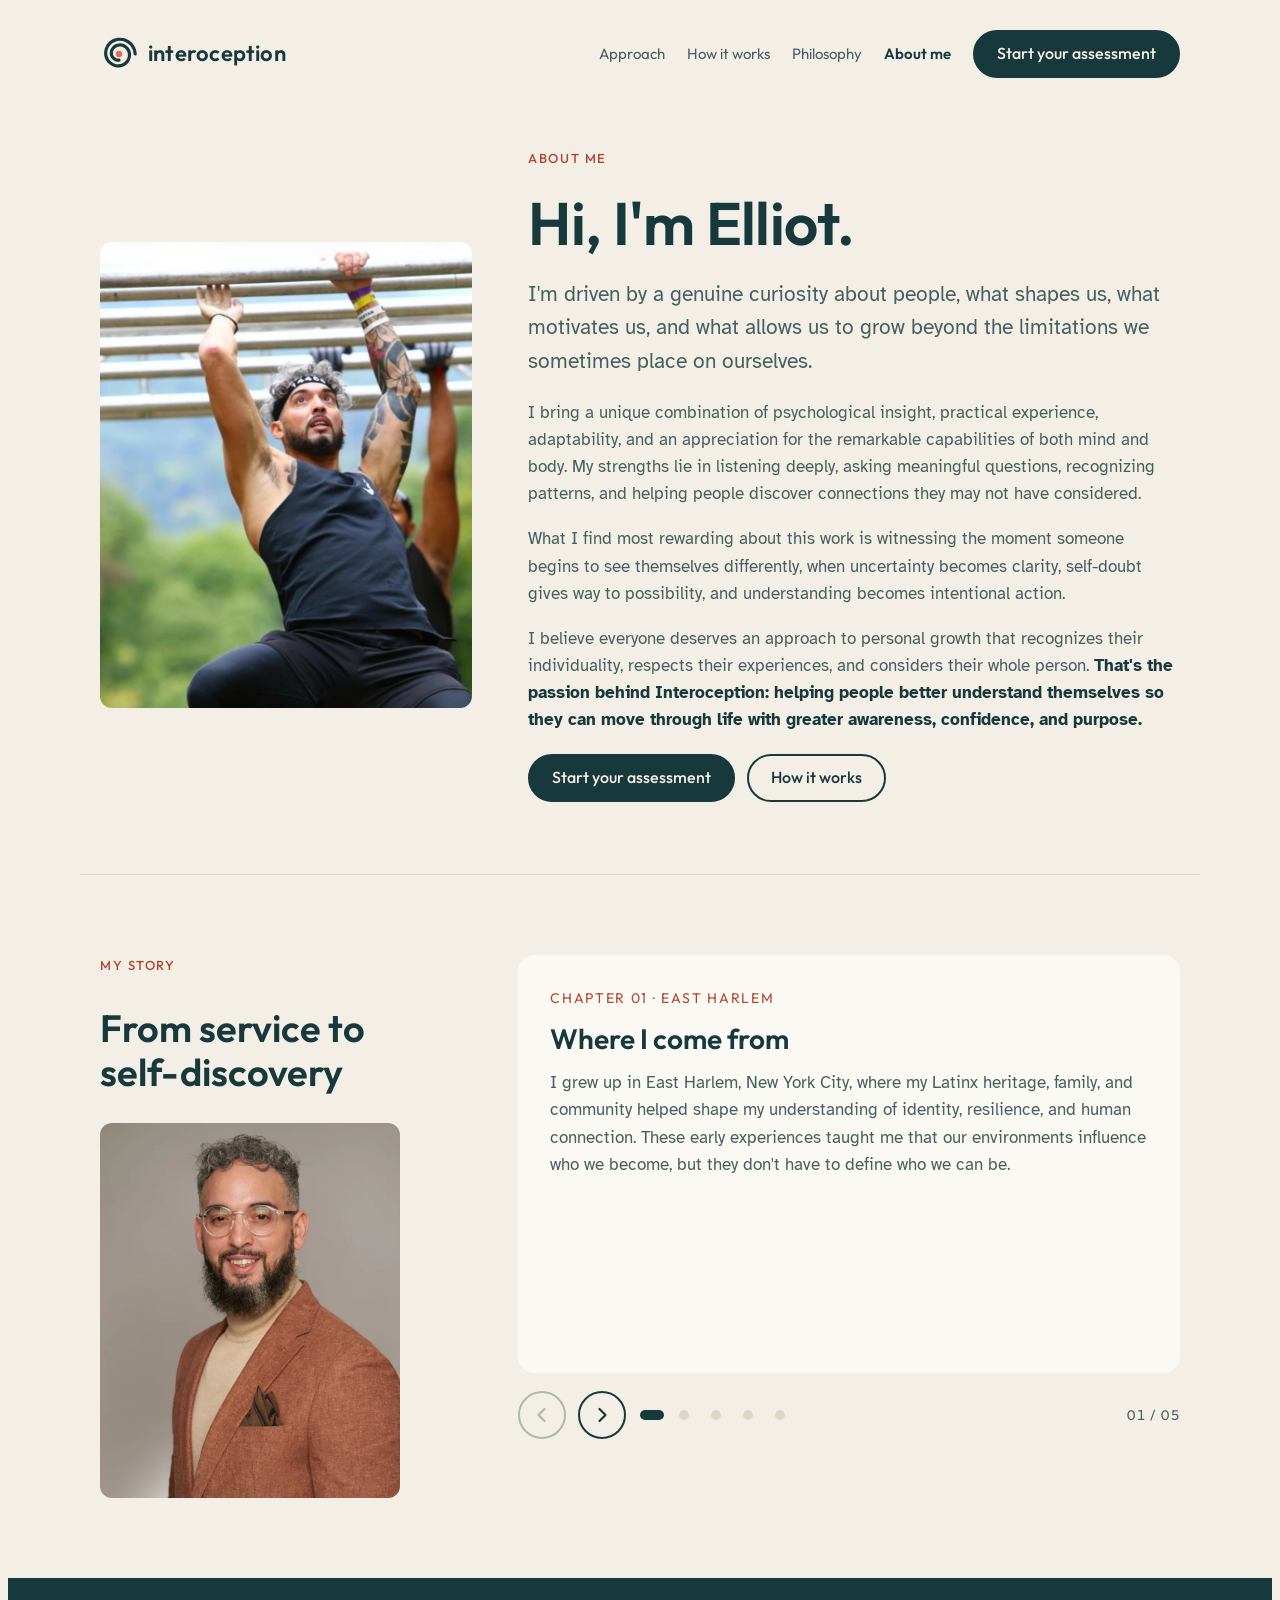
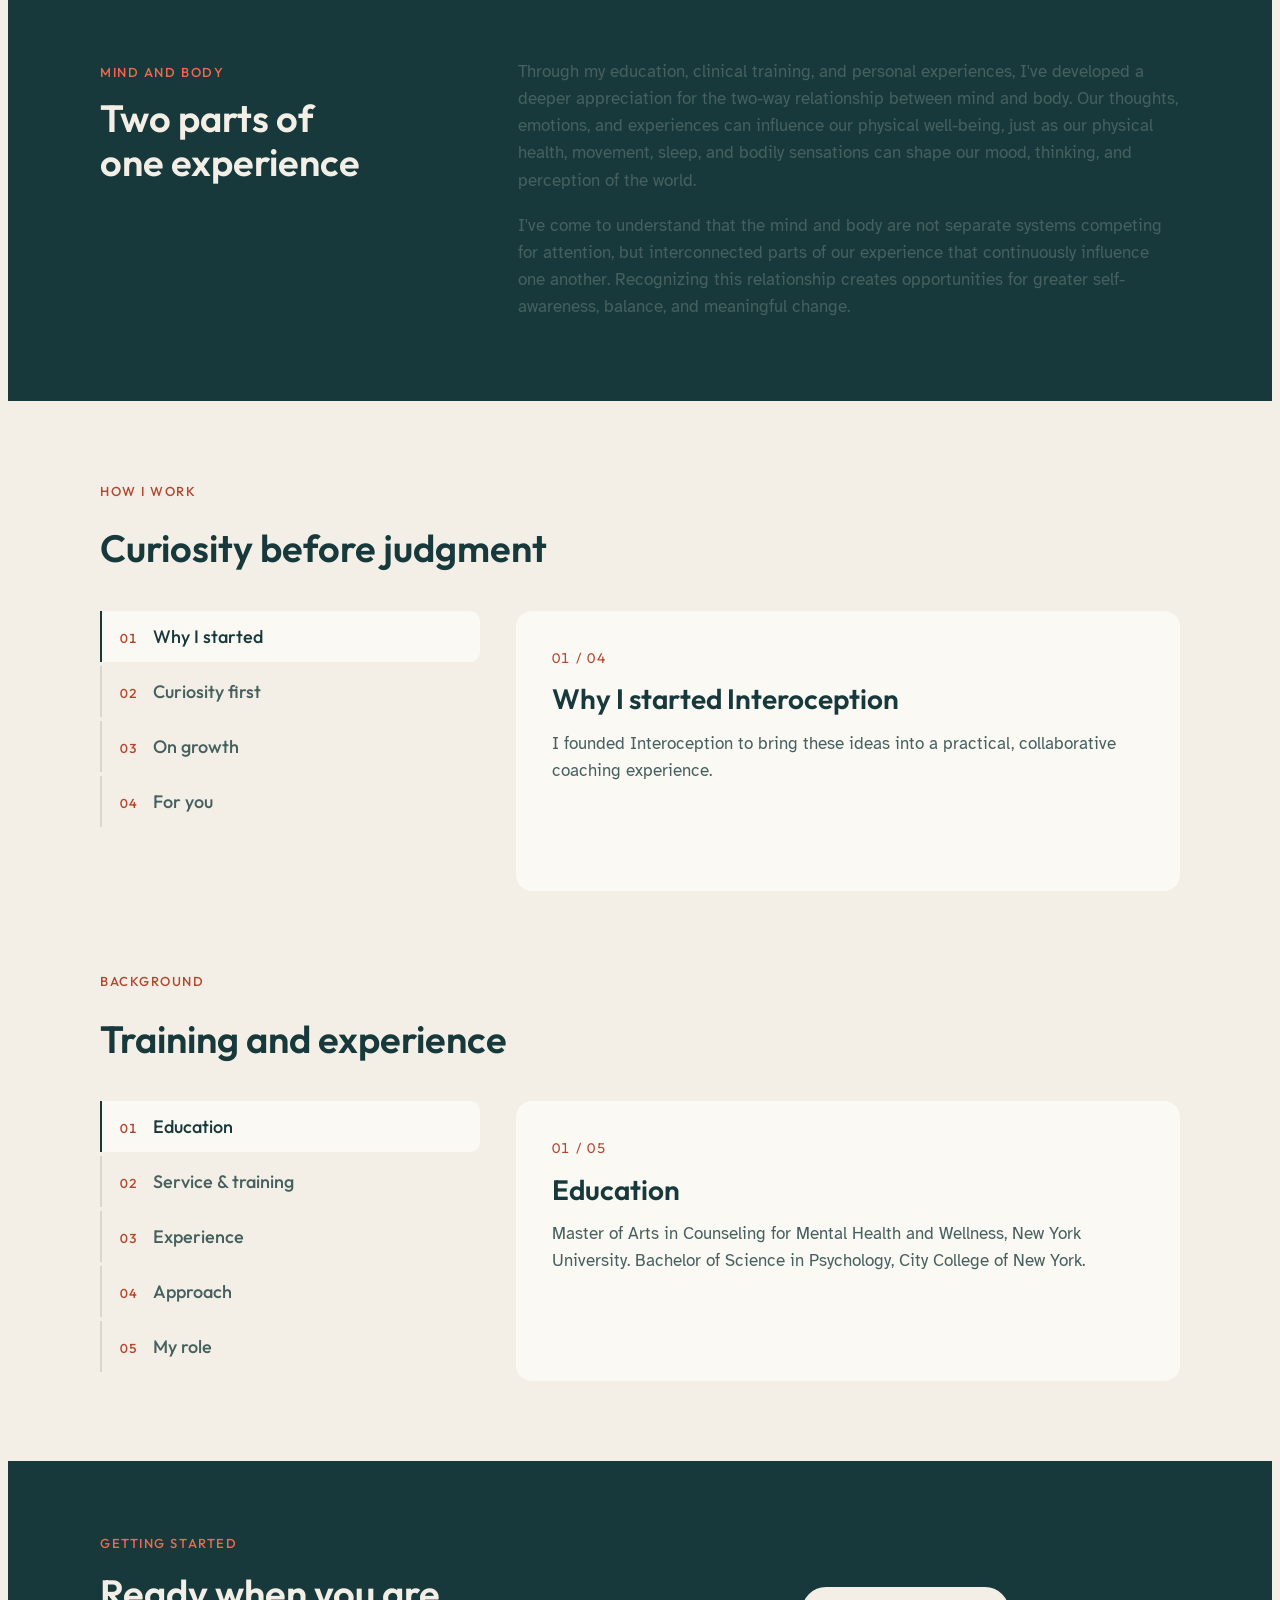
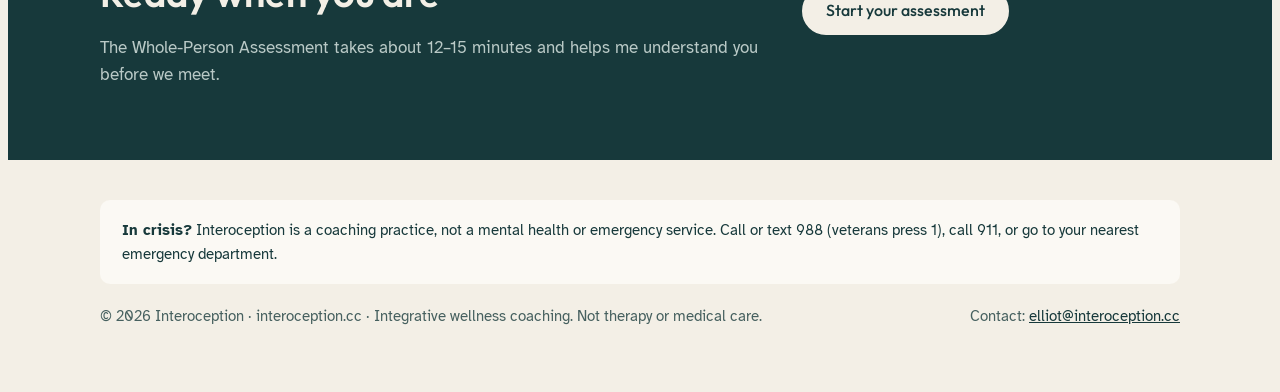
==== commit 2e3bb015: "Hide inactive panels on the live pages and add a carousel scroll fallback Co-Authored-By: Claude Opu" ====
--- a/about.html
+++ b/about.html
@@ -9,9 +9,9 @@
 <link rel="preconnect" href="https://fonts.googleapis.com">
 <link rel="preconnect" href="https://fonts.gstatic.com" crossorigin>
 <link href="https://fonts.googleapis.com/css2?family=Outfit:wght@400;500;600&family=Atkinson+Hyperlegible:ital,wght@0,400;0,700;1,400&display=swap" rel="stylesheet">
-<link rel="stylesheet" href="styles.css">
+<link rel="stylesheet" href="styles.css?v=20261103b">
 <script>document.documentElement.classList.add("js")</script>
-<script src="site.js" defer></script>
+<script src="site.js?v=20261103b" defer></script>
 </head>
 <body>
 <header class="wrap top">
--- a/styles.css
+++ b/styles.css
@@ -18,6 +18,7 @@
   color-scheme:dark;
 }
 *{box-sizing:border-box}
+[hidden]{display:none !important}
 html{scroll-behavior:smooth}
 body{background:var(--ground); color:var(--ink); font-family:var(--f-body); font-size:17px; line-height:1.6}
 .wrap{max-width:1120px; margin:0 auto; padding-left:max(20px, env(safe-area-inset-left, 0px)); padding-right:max(20px, env(safe-area-inset-right, 0px))}
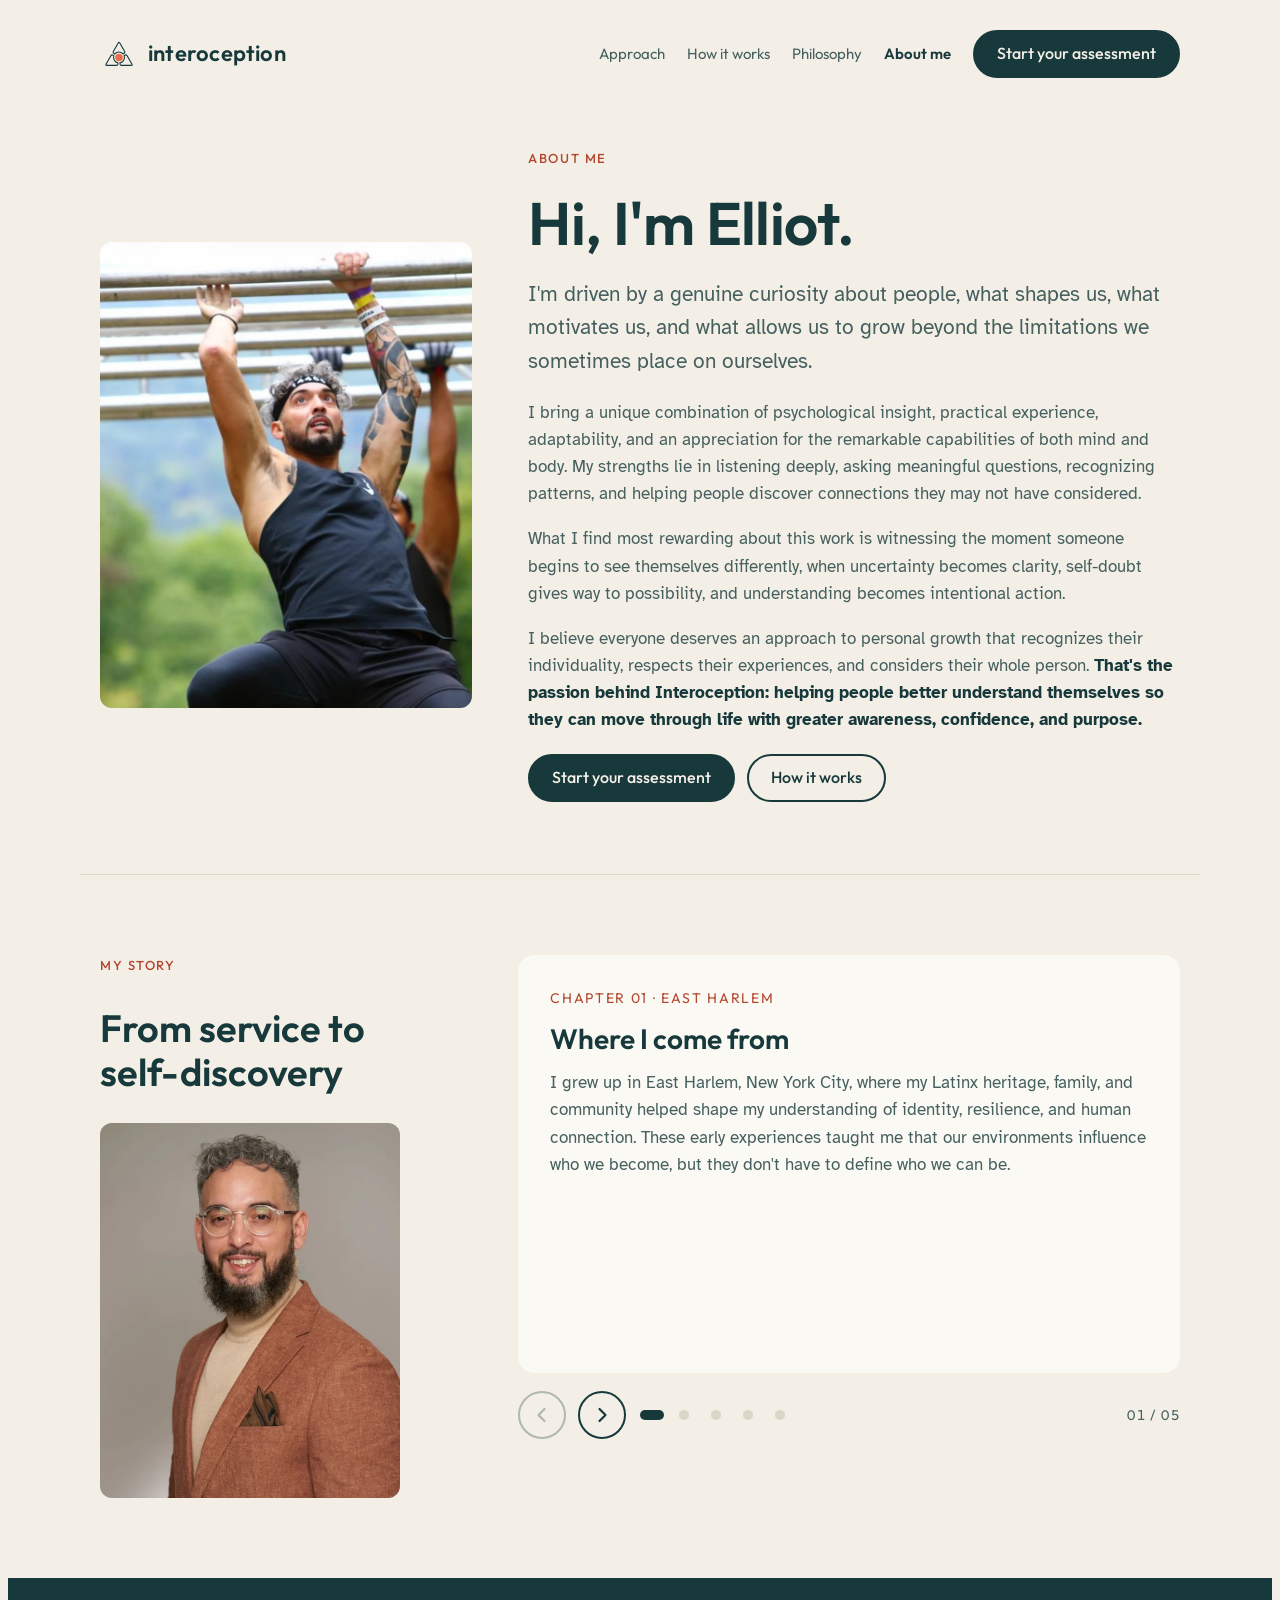
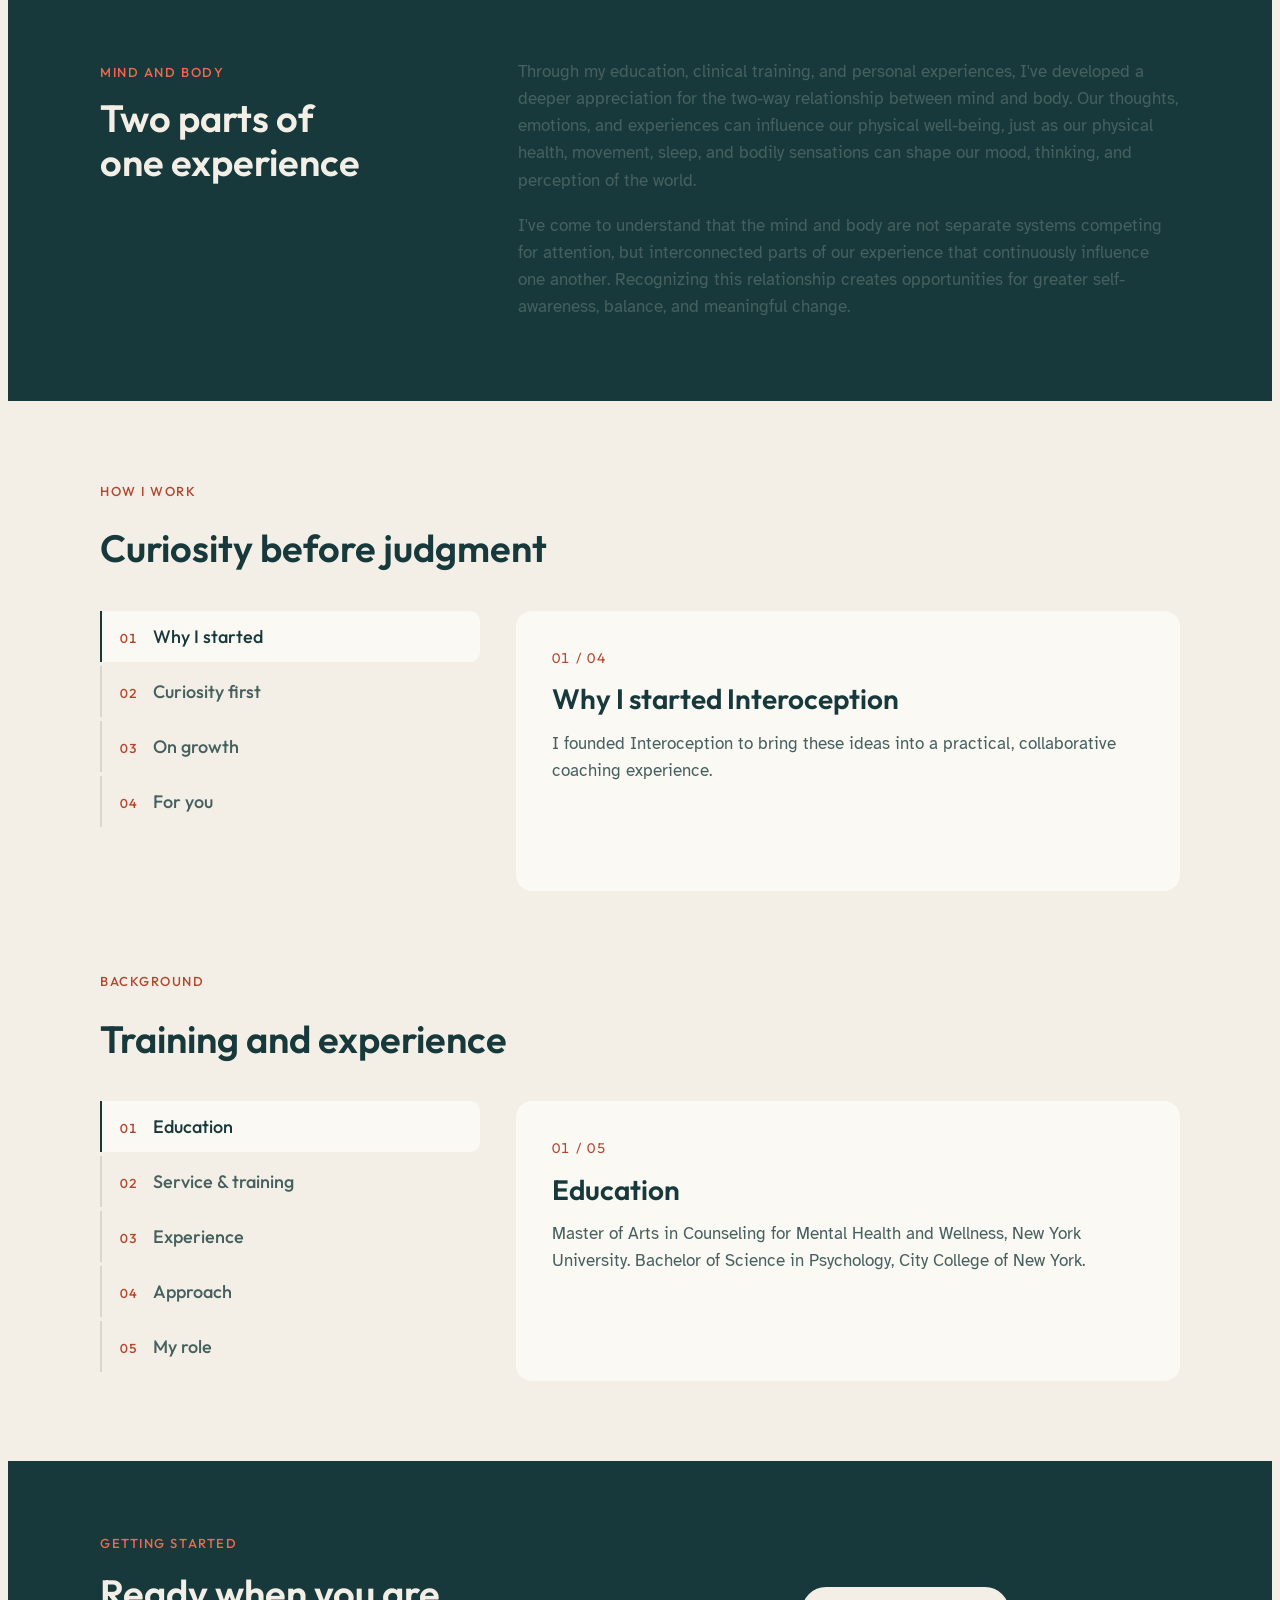
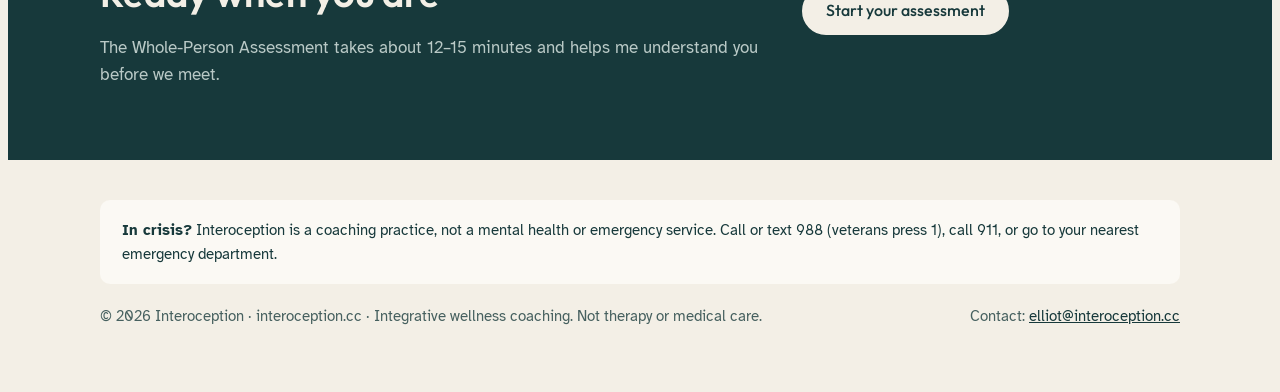
==== commit 2345c869: "Replace the spiral with the hollow Facets triangle logo The mark's panels open and close in the hero" ====
--- a/about.html
+++ b/about.html
@@ -5,18 +5,18 @@
 <meta name="viewport" content="width=device-width, initial-scale=1, viewport-fit=cover">
 <title>About me · Interoception</title>
 <meta name="description" content="Meet the coach behind Interoception: a U.S. Army veteran from East Harlem with degrees in psychology from City College of New York and counseling for mental health and wellness from NYU.">
-<link rel="icon" href="data:image/svg+xml,%3Csvg xmlns='http://www.w3.org/2000/svg' viewBox='0 0 120 120'%3E%3Ccircle cx='60' cy='60' r='60' fill='%2317393B'/%3E%3Ccircle cx='60' cy='60' r='16' fill='%23EF6A4C'/%3E%3C/svg%3E">
+<link rel="icon" href="data:image/svg+xml,%3Csvg xmlns='http://www.w3.org/2000/svg' viewBox='0 0 120 120'%3E%3Cpath d='M60 12 112 102H8Z' fill='%2317393B' stroke='%2317393B' stroke-width='8' stroke-linejoin='round'/%3E%3Ccircle cx='60' cy='70' r='18' fill='%23EF6A4C'/%3E%3C/svg%3E">
 <link rel="preconnect" href="https://fonts.googleapis.com">
 <link rel="preconnect" href="https://fonts.gstatic.com" crossorigin>
 <link href="https://fonts.googleapis.com/css2?family=Outfit:wght@400;500;600&family=Atkinson+Hyperlegible:ital,wght@0,400;0,700;1,400&display=swap" rel="stylesheet">
-<link rel="stylesheet" href="styles.css?v=20261103b">
+<link rel="stylesheet" href="styles.css?v=20261104a">
 <script>document.documentElement.classList.add("js")</script>
-<script src="site.js?v=20261103b" defer></script>
+<script src="site.js?v=20261104a" defer></script>
 </head>
 <body>
 <header class="wrap top">
   <a class="brand" href="index.html" aria-label="Interoception, home">
-    <svg viewBox="0 0 120 120" aria-hidden="true"><path fill="none" stroke="currentColor" stroke-width="10" stroke-linecap="round" d="M111.00 60.00C110.76 55.60 109.89 51.12 108.54 46.99C107.18 42.87 105.21 38.83 102.87 35.25C100.52 31.67 97.62 28.33 94.47 25.53C91.33 22.73 87.71 20.29 84.00 18.43C80.29 16.57 76.23 15.18 72.23 14.36C68.23 13.54 64.01 13.26 60.00 13.50C55.99 13.74 51.91 14.55 48.16 15.81C44.41 17.06 40.74 18.88 37.50 21.03C34.26 23.18 31.24 25.84 28.71 28.71C26.18 31.58 24.00 34.88 22.33 38.25C20.66 41.62 19.43 45.31 18.71 48.94C17.99 52.56 17.76 56.38 18.00 60.00C18.24 63.62 19.00 67.30 20.16 70.68C21.31 74.05 22.97 77.34 24.93 80.25C26.88 83.16 29.30 85.85 31.89 88.11C34.49 90.36 37.47 92.30 40.50 93.77C43.53 95.25 46.85 96.33 50.10 96.95C53.35 97.57 56.76 97.74 60.00 97.50C63.24 97.26 66.51 96.55 69.51 95.50C72.51 94.44 75.43 92.94 78.00 91.18C80.57 89.41 82.95 87.25 84.93 84.93C86.91 82.60 88.60 79.95 89.88 77.25C91.16 74.55 92.08 71.61 92.60 68.74C93.12 65.86 93.24 62.85 93.00 60.00C92.76 57.15 92.10 54.28 91.15 51.65C90.20 49.03 88.85 46.48 87.28 44.25C85.71 42.02 83.79 39.96 81.74 38.26C79.70 36.55 77.36 35.10 75.00 34.02C72.64 32.93 70.07 32.17 67.57 31.75C65.07 31.33 62.46 31.26 60.00 31.50C57.54 31.74 55.07 32.34 52.82 33.20C50.57 34.05 48.40 35.24 46.50 36.62C44.60 37.99 42.87 39.67 41.44 41.44C40.01 43.21 38.81 45.22 37.92 47.25C37.03 49.28 36.41 51.47 36.09 53.59C35.77 55.72 35.76 57.93 36.00 60.00C36.24 62.07 36.79 64.14 37.54 66.02C38.29 67.89 39.33 69.69 40.51 71.25C41.69 72.81 43.12 74.22 44.62 75.38C46.12 76.54 47.81 77.49 49.50 78.19C51.19 78.88 53.01 79.34 54.76 79.56C56.51 79.78 58.32 79.74 60.00 79.50"/><circle cx="60" cy="60" r="10" fill="#EF6A4C"/></svg>
+    <svg viewBox="0 0 120 120" aria-hidden="true"><g class="mark-turn"><path class="panel p0" d="M62.00 24.76L77.88 52.28Q79.88 55.74 76.46 57.72L73.03 59.70A17.25 17.25 0 0 0 46.97 59.70L43.54 57.72Q40.12 55.74 42.12 52.28L58.00 24.76Q60.00 21.30 62.00 24.76Z"/><path class="panel p1" d="M99.04 95.85L67.27 95.85Q63.27 95.85 63.27 91.89L63.27 87.94A17.25 17.25 0 0 0 76.30 65.37L79.73 63.39Q83.16 61.41 85.16 64.87L101.04 92.39Q103.04 95.85 99.04 95.85Z"/><path class="panel p2" d="M18.96 92.39L34.84 64.87Q36.84 61.41 40.27 63.39L43.70 65.37A17.25 17.25 0 0 0 56.73 87.94L56.73 91.89Q56.73 95.85 52.73 95.85L20.96 95.85Q16.96 95.85 18.96 92.39Z"/><circle class="dot" cx="60" cy="71" r="12"/></g></svg>
     interoception
   </a>
   <nav class="nav" aria-label="Main">
--- a/styles.css
+++ b/styles.css
@@ -50,11 +50,22 @@
 .hero > div{display:flex; flex-direction:column; gap:24px; min-width:0}
 .hero .ctas{display:flex; gap:12px; flex-wrap:wrap}
 .hero-mark{width:100%; max-width:420px; justify-self:center; aspect-ratio:1}
-.hero-mark .line{stroke:var(--ink); stroke-dasharray:1; stroke-dashoffset:0; animation:draw 2.2s cubic-bezier(.6,.05,.25,1) both}
-.hero-mark .dot{fill:var(--coral); transform-origin:60px 60px; animation:beat 1.2s ease-out 2.1s both}
-@keyframes draw{from{stroke-dashoffset:1}to{stroke-dashoffset:0}}
-@keyframes beat{0%{transform:scale(1)}35%{transform:scale(1.25)}100%{transform:scale(1)}}
-@media (prefers-reduced-motion: reduce){.hero-mark .line,.hero-mark .dot{animation:none}}
+.panel{fill:none; stroke:currentColor; stroke-width:3.5; stroke-linejoin:round}
+.dot{fill:var(--coral)}
+.hero-mark{color:var(--ink); overflow:visible}
+.brand svg{overflow:visible}
+/* Hero: the panels open and close while the dot gathers. Header: the dot breathes. Hover: a one-third turn back to the same shape. */
+.p0{--ox:0px; --oy:-6px} .p1{--ox:5.2px; --oy:3px} .p2{--ox:-5.2px; --oy:3px}
+.hero-mark .panel{animation:panel-open 9s ease-in-out infinite}
+.hero-mark .dot{transform-origin:60px 71px; animation:dot-gather 9s ease-in-out infinite}
+.brand .dot{transform-origin:60px 71px; animation:dot-breathe 5s ease-in-out infinite}
+.mark-turn{transform-origin:60px 71px}
+.brand:hover .mark-turn,.brand:focus-visible .mark-turn{animation:mark-turn .9s ease-in-out}
+@keyframes panel-open{0%,100%{transform:none} 40%{transform:translate(var(--ox),var(--oy))}}
+@keyframes dot-gather{0%,100%{transform:scale(1.14)} 40%{transform:scale(.94)}}
+@keyframes dot-breathe{0%,100%{transform:scale(.92)} 50%{transform:scale(1.1)}}
+@keyframes mark-turn{to{transform:rotate(120deg)}}
+@media (prefers-reduced-motion: reduce){.hero-mark .panel,.hero-mark .dot,.brand .dot,.brand:hover .mark-turn,.brand:focus-visible .mark-turn{animation:none}}
 @media (max-width:820px){.hero{grid-template-columns:minmax(0,1fr); gap:28px; padding-block:24px 56px} .hero-mark{max-width:240px; order:-1; justify-self:start}}
 
 /* Name */
